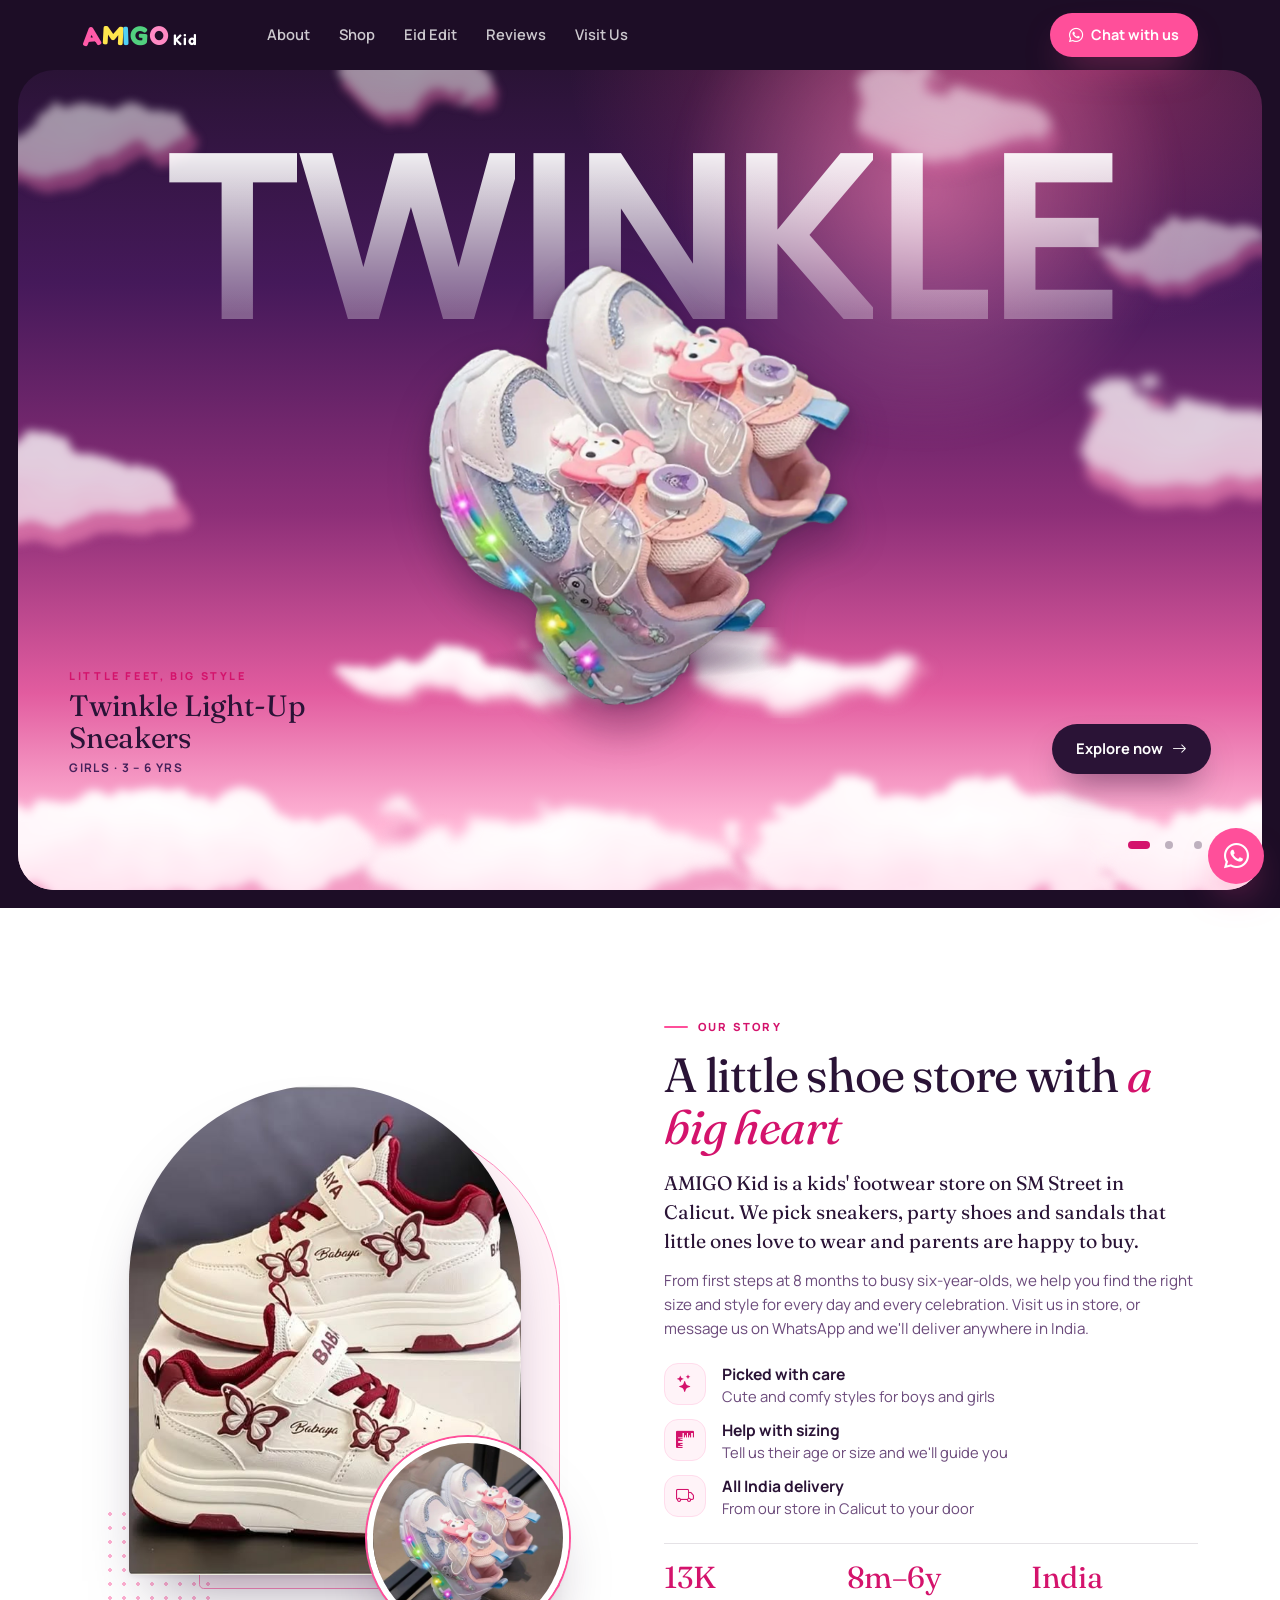
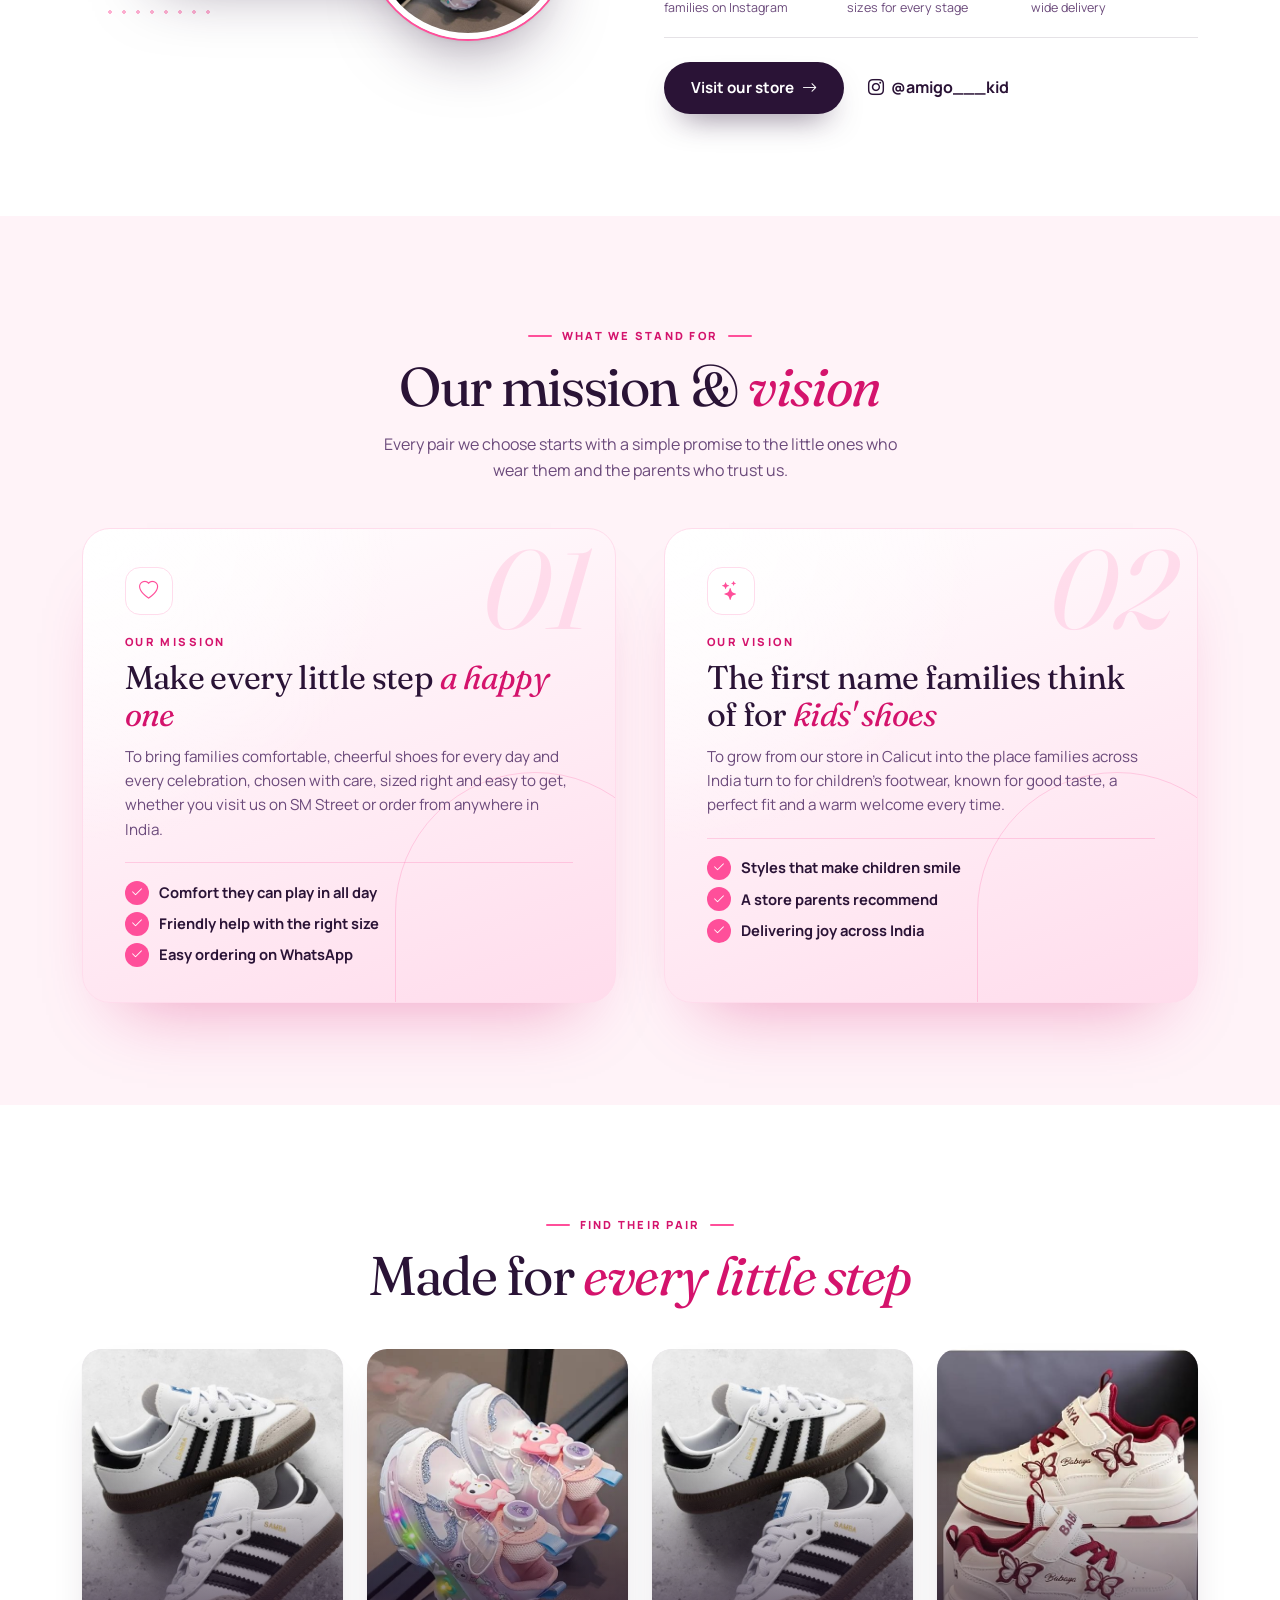
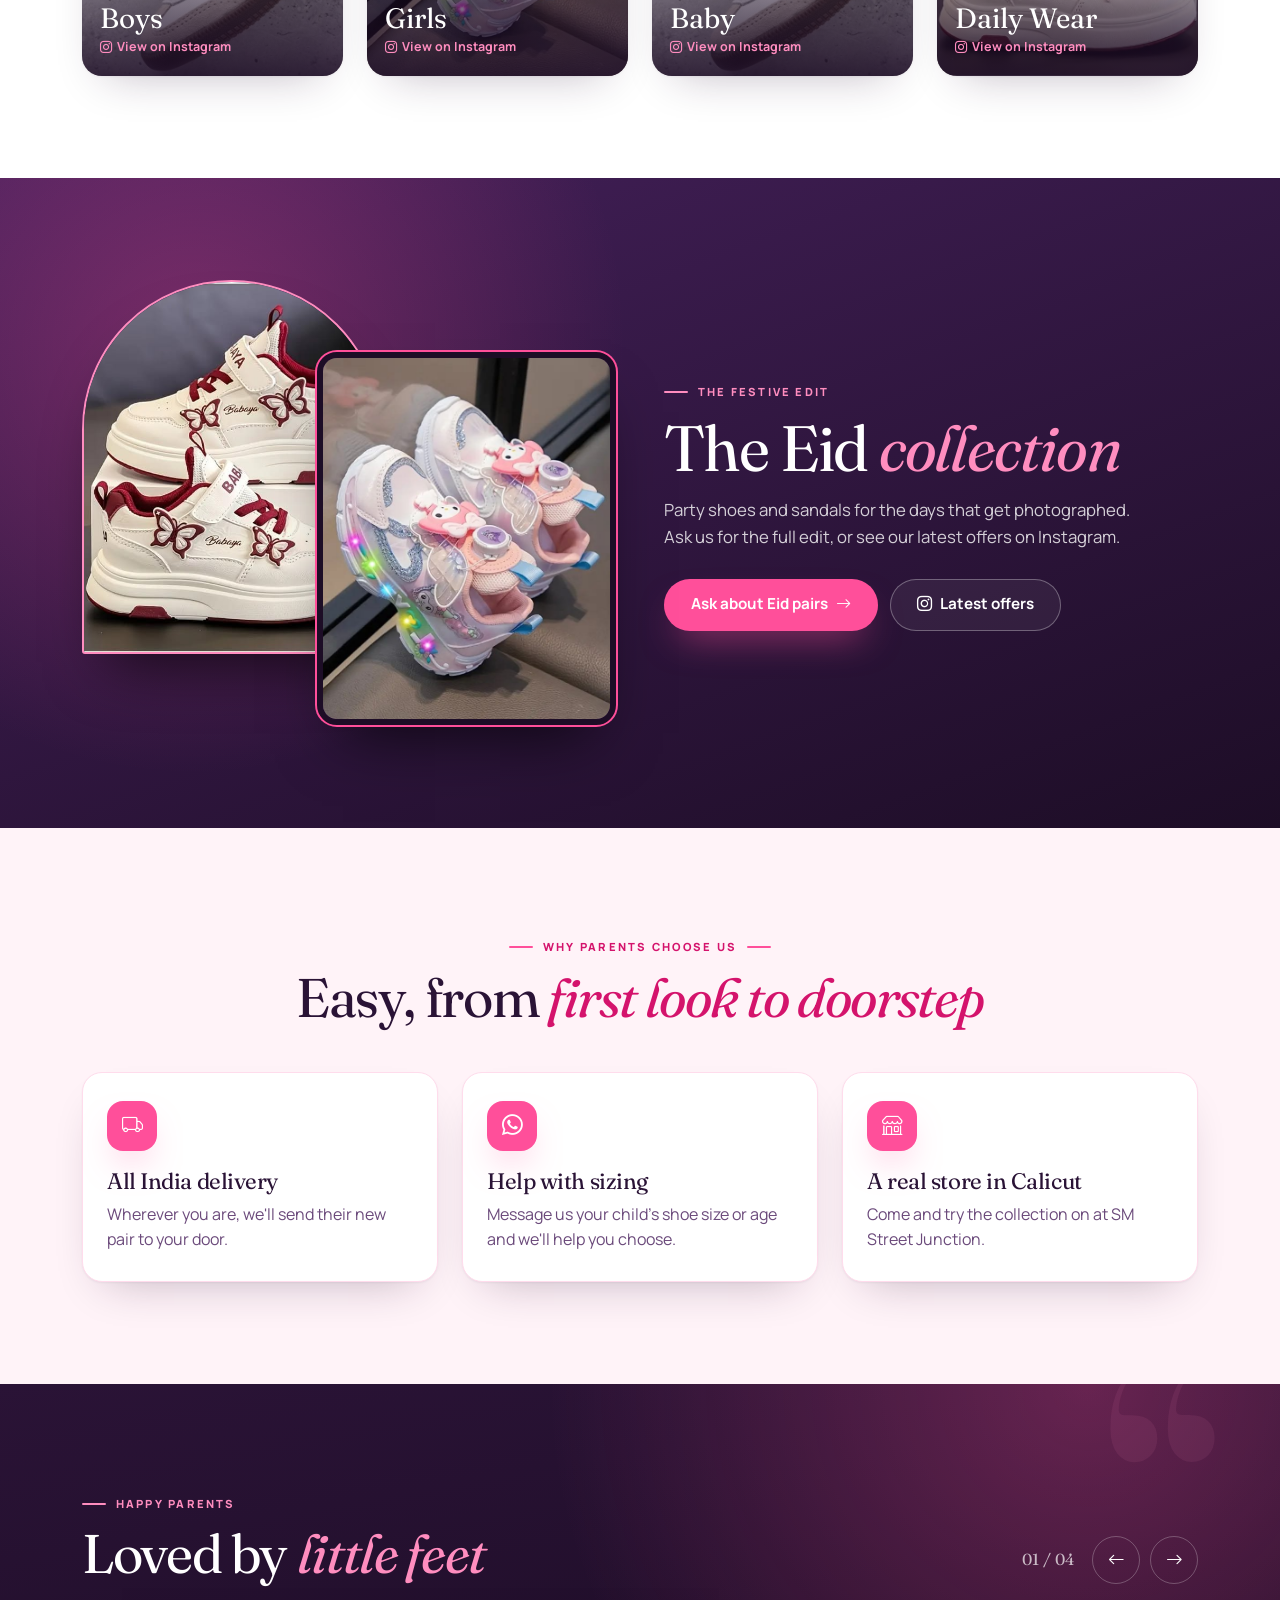
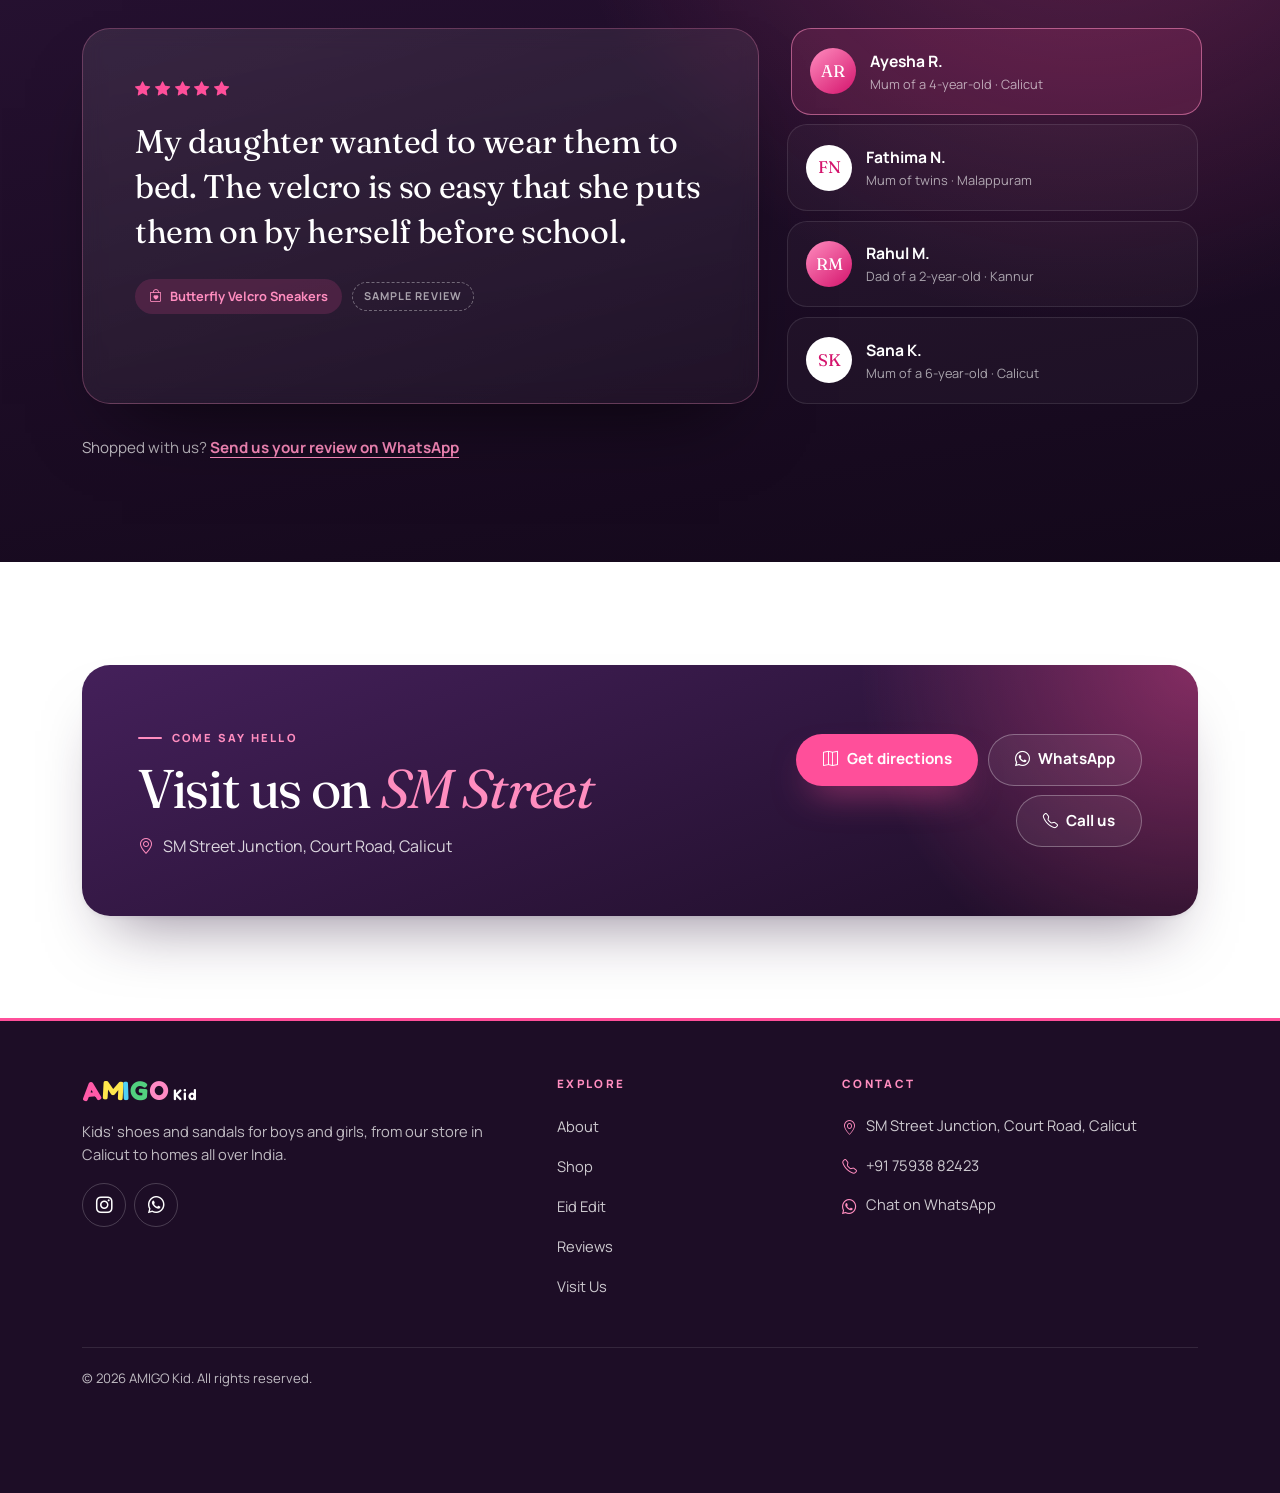
==== index.html @ 6ee2af35 "Initial commit" ====
<!doctype html>
<html lang="en-IN">
<head>
  <meta charset="utf-8">
  <meta name="viewport" content="width=device-width, initial-scale=1, viewport-fit=cover">
  <title>AMIGO Kid | Kids' Shoes &amp; Sandals in Calicut | All India Delivery</title>
  <meta name="description" content="Kids' sneakers, party shoes and sandals from 8 months to 6 years. Visit AMIGO Kid at SM Street, Calicut, or order on WhatsApp with delivery across India.">
  <meta name="theme-color" content="#1d0d26">

  <meta property="og:type" content="website">
  <meta property="og:title" content="AMIGO Kid | Kids' Shoes &amp; Sandals in Calicut">
  <meta property="og:description" content="Kids' sneakers, party shoes and sandals from SM Street, Calicut. All India delivery.">
  <meta property="og:image" content="assets/products/butterfly.jpg">
  <meta property="og:locale" content="en_IN">

  <script src="js/boot.js"></script>

  <link rel="preconnect" href="https://fonts.googleapis.com">
  <link rel="preconnect" href="https://fonts.gstatic.com" crossorigin>
  <link href="https://fonts.googleapis.com/css2?family=Fraunces:ital,opsz,wght@0,9..144,400;0,9..144,500;1,9..144,400;1,9..144,500&family=Fredoka:wght@600;700&family=Manrope:wght@400;500;600;700;800&display=swap" rel="stylesheet">

  <link rel="stylesheet" href="https://cdn.jsdelivr.net/npm/bootstrap@5.3.3/dist/css/bootstrap.min.css">
  <link rel="stylesheet" href="https://cdn.jsdelivr.net/npm/bootstrap-icons@1.11.3/font/bootstrap-icons.min.css">
  <link rel="stylesheet" href="css/style.css">

  <link rel="preload" as="image" href="assets/shoes/twinkle.webp" fetchpriority="high">

  <script type="application/ld+json">
  {
    "@context": "https://schema.org",
    "@type": "ShoeStore",
    "name": "AMIGO Kid",
    "description": "Kids' shoes and sandals for boys and girls in Calicut, with All India delivery.",
    "telephone": "+91-75938-82423",
    "address": {
      "@type": "PostalAddress",
      "streetAddress": "SM Street Junction, Court Road",
      "addressLocality": "Calicut",
      "addressRegion": "Kerala",
      "addressCountry": "IN"
    },
    "sameAs": ["https://www.instagram.com/amigo___kid"]
  }
  </script>
</head>

<body>
  <a class="skip-link" href="#main">Skip to content</a>
  <div class="scroll-progress-bar" id="scrollBar" aria-hidden="true"></div>

  <!-- HEADER -->
  <header class="ak-header sticky-top" id="siteHeader">
    <div class="container">
      <div class="bar">
        <button class="ak-icon-btn d-lg-none ms-n2" type="button" data-bs-toggle="offcanvas" data-bs-target="#mobileMenu" aria-controls="mobileMenu" aria-label="Open menu">
          <i class="bi bi-list"></i>
        </button>

        <!-- To use your image logo, replace the spans with:
             <img src="assets/amigo-kid-logo.png" alt="AMIGO Kid" width="160" height="44"> -->
        <a class="ak-logo me-auto me-lg-5" href="#main" aria-label="AMIGO Kid home">
          <span aria-hidden="true"><span class="l l1">A</span><span class="l l2">M</span><span class="l l3">I</span><span class="l l4">G</span><span class="l l5">O</span></span>
          <span class="kid" aria-hidden="true">Kid</span>
        </a>

        <nav class="ak-nav d-none d-lg-block me-auto" aria-label="Main">
          <ul class="nav">
            <li class="nav-item"><a class="nav-link" href="#about">About</a></li>
            <li class="nav-item"><a class="nav-link" href="#shop">Shop</a></li>
            <li class="nav-item"><a class="nav-link" href="#eid">Eid Edit</a></li>
            <li class="nav-item"><a class="nav-link" href="#reviews">Reviews</a></li>
            <li class="nav-item"><a class="nav-link" href="#visit">Visit Us</a></li>
          </ul>
        </nav>

        <a class="btn-ak btn-ak-pink btn-ak-sm" href="https://wa.me/917593882423" data-wa="Hi AMIGO Kid! I'd like to see your latest shoes." target="_blank" rel="noopener">
          <i class="bi bi-whatsapp"></i><span class="d-none d-sm-inline">Chat with us</span>
        </a>
      </div>
    </div>
  </header>

  <!-- MOBILE MENU -->
  <div class="offcanvas offcanvas-start ak-offcanvas" tabindex="-1" id="mobileMenu" aria-labelledby="mobileMenuLabel">
    <div class="offcanvas-header">
      <a class="ak-logo" href="#main" id="mobileMenuLabel" aria-label="AMIGO Kid home" data-bs-dismiss="offcanvas">
        <span aria-hidden="true"><span class="l l1">A</span><span class="l l2">M</span><span class="l l3">I</span><span class="l l4">G</span><span class="l l5">O</span></span><span class="kid" aria-hidden="true">Kid</span>
      </a>
      <button type="button" class="btn-close" data-bs-dismiss="offcanvas" aria-label="Close menu"></button>
    </div>
    <div class="offcanvas-body d-flex flex-column">
      <nav class="ak-mnav" aria-label="Mobile">
        <a href="#about" data-bs-dismiss="offcanvas">About</a>
        <a href="#shop" data-bs-dismiss="offcanvas">Shop</a>
        <a href="#eid" data-bs-dismiss="offcanvas">Eid Edit</a>
        <a href="#reviews" data-bs-dismiss="offcanvas">Reviews</a>
        <a href="#visit" data-bs-dismiss="offcanvas">Visit Us</a>
      </nav>
      <div class="mt-auto pt-4">
        <a class="btn-ak btn-ak-pink w-100" href="https://wa.me/917593882423" data-wa="Hi AMIGO Kid! I'd like to see your latest shoes." target="_blank" rel="noopener"><i class="bi bi-whatsapp"></i> Chat on WhatsApp</a>
      </div>
    </div>
  </div>

  <main id="main">

    <!-- HERO: shoe slider driven by js/hero.js, shoes set in js/data.js -->
    <section class="ak-hero" aria-labelledby="heroTitle">
      <h1 id="heroTitle" class="visually-hidden">AMIGO Kid: kids' sneakers, party shoes and sandals in Calicut</h1>
      <!-- Noise filters that give the clouds soft, ragged edges -->
      <svg class="hs-filters" aria-hidden="true" focusable="false">
        <filter id="cloud-a" x="-50%" y="-80%" width="200%" height="260%"><feTurbulence type="fractalNoise" baseFrequency=".012" numOctaves="4" seed="4"/><feDisplacementMap in="SourceGraphic" scale="70"/><feGaussianBlur stdDeviation="5"/></filter>
        <filter id="cloud-b" x="-50%" y="-80%" width="200%" height="260%"><feTurbulence type="fractalNoise" baseFrequency=".014" numOctaves="4" seed="11"/><feDisplacementMap in="SourceGraphic" scale="64"/><feGaussianBlur stdDeviation="5"/></filter>
        <filter id="cloud-c" x="-50%" y="-80%" width="200%" height="260%"><feTurbulence type="fractalNoise" baseFrequency=".011" numOctaves="4" seed="23"/><feDisplacementMap in="SourceGraphic" scale="76"/><feGaussianBlur stdDeviation="6"/></filter>
      </svg>

      <div class="hero-stage" id="heroStage" aria-roledescription="carousel" aria-label="Featured shoes">
        <div class="hs-sun" aria-hidden="true"></div>
        <div class="hs-sky far" aria-hidden="true"></div>
        <div class="hs-sky near" aria-hidden="true"></div>

        <div class="hs-word" aria-hidden="true"></div>

        <div class="hs-pillow" aria-hidden="true"></div>
        <div class="hs-shadow" aria-hidden="true"></div>
        <div class="hs-shoes" aria-live="polite"></div>
        <div class="hs-bank" aria-hidden="true"></div>

        <div class="hs-info">
          <span class="hs-brand">Little feet, big style</span>
          <span class="hs-name"></span>
          <span class="hs-cat"></span>
        </div>

        <a class="hs-explore" href="#shop">Explore now <i class="bi bi-arrow-right"></i></a>

        <div class="hs-bottom">
          <div class="hs-dots" role="group" aria-label="Choose a shoe"></div>
        </div>
      </div>
    </section>

    <!-- ABOUT -->
    <section class="ak-about" id="about" aria-labelledby="aboutTitle">
      <div class="container">
        <div class="row align-items-center gy-5 gx-lg-5">
          <div class="col-lg-6">
            <div class="about-art" data-reveal="fade">
              <span class="about-back" aria-hidden="true"></span>
              <span class="about-dots" aria-hidden="true"></span>
              <figure class="about-main">
                <img src="assets/products/butterfly.jpg" alt="Butterfly velcro sneakers on display at AMIGO Kid" width="735" height="687" loading="lazy" decoding="async">
              </figure>
              <figure class="about-small">
                <img src="assets/products/twinkle.jpg" alt="Light-up sneakers for girls" width="800" height="800" loading="lazy" decoding="async">
              </figure>
            </div>
          </div>

          <div class="col-lg-6">
            <div class="about-copy">
              <span class="sec-kicker" data-reveal="up">Our story</span>
              <h2 class="sec-title" id="aboutTitle" data-reveal="up">A little shoe store with <em>a big heart</em></h2>
              <p class="about-lead" data-reveal="up">AMIGO Kid is a kids' footwear store on SM Street in Calicut. We pick sneakers, party shoes and sandals that little ones love to wear and parents are happy to buy.</p>
              <p data-reveal="up">From first steps at 8 months to busy six-year-olds, we help you find the right size and style for every day and every celebration. Visit us in store, or message us on WhatsApp and we'll deliver anywhere in India.</p>

              <ul class="about-points" data-stagger>
                <li data-reveal="up"><i class="bi bi-stars" aria-hidden="true"></i><span><b>Picked with care</b>Cute and comfy styles for boys and girls</span></li>
                <li data-reveal="up"><i class="bi bi-rulers" aria-hidden="true"></i><span><b>Help with sizing</b>Tell us their age or size and we'll guide you</span></li>
                <li data-reveal="up"><i class="bi bi-truck" aria-hidden="true"></i><span><b>All India delivery</b>From our store in Calicut to your door</span></li>
              </ul>

              <div class="about-stats" data-reveal="up">
                <div><b>13K</b><span>families on Instagram</span></div>
                <div><b>8m–6y</b><span>sizes for every stage</span></div>
                <div><b>India</b><span>wide delivery</span></div>
              </div>

              <div class="about-cta" data-reveal="up">
                <a class="btn-ak btn-ak-dark" href="#visit">Visit our store <i class="bi bi-arrow-right"></i></a>
                <a class="about-link" href="https://www.instagram.com/amigo___kid/" target="_blank" rel="noopener"><i class="bi bi-instagram" aria-hidden="true"></i> @amigo___kid</a>
              </div>
            </div>
          </div>
        </div>
      </div>
    </section>

    <!-- MISSION & VISION -->
    <section class="ak-mv" id="mission" aria-labelledby="mvTitle">
      <div class="container">
        <div class="sec-head text-center">
          <span class="sec-kicker" data-reveal="up">What we stand for</span>
          <h2 class="sec-title" id="mvTitle" data-reveal="up">Our mission &amp; <em>vision</em></h2>
          <p class="mv-intro" data-reveal="up">Every pair we choose starts with a simple promise to the little ones who wear them and the parents who trust us.</p>
        </div>

        <div class="row g-4 g-lg-5" data-stagger>
          <div class="col-lg-6" data-reveal="up">
            <article class="mv-card mv-vision">
              <span class="mv-num" aria-hidden="true">01</span>
              <span class="mv-arch" aria-hidden="true"></span>
              <div class="mv-icon"><i class="bi bi-heart" aria-hidden="true"></i></div>
              <span class="mv-label">Our mission</span>
              <h3>Make every little step <em>a happy one</em></h3>
              <p>To bring families comfortable, cheerful shoes for every day and every celebration, chosen with care, sized right and easy to get, whether you visit us on SM Street or order from anywhere in India.</p>
              <ul class="mv-list">
                <li><i class="bi bi-check2" aria-hidden="true"></i> Comfort they can play in all day</li>
                <li><i class="bi bi-check2" aria-hidden="true"></i> Friendly help with the right size</li>
                <li><i class="bi bi-check2" aria-hidden="true"></i> Easy ordering on WhatsApp</li>
              </ul>
            </article>
          </div>
          <div class="col-lg-6" data-reveal="up">
            <article class="mv-card mv-vision">
              <span class="mv-num" aria-hidden="true">02</span>
              <span class="mv-arch" aria-hidden="true"></span>
              <div class="mv-icon"><i class="bi bi-stars" aria-hidden="true"></i></div>
              <span class="mv-label">Our vision</span>
              <h3>The first name families think of for <em>kids' shoes</em></h3>
              <p>To grow from our store in Calicut into the place families across India turn to for children's footwear, known for good taste, a perfect fit and a warm welcome every time.</p>
              <ul class="mv-list">
                <li><i class="bi bi-check2" aria-hidden="true"></i> Styles that make children smile</li>
                <li><i class="bi bi-check2" aria-hidden="true"></i> A store parents recommend</li>
                <li><i class="bi bi-check2" aria-hidden="true"></i> Delivering joy across India</li>
              </ul>
            </article>
          </div>
        </div>
      </div>
    </section>

    <!-- CATEGORIES -->
    <section class="ak-section bg-white" id="shop" aria-labelledby="catTitle">
      <div class="container">
        <div class="sec-head text-center">
          <span class="sec-kicker" data-reveal="up">Find their pair</span>
          <h2 class="sec-title" id="catTitle" data-reveal="up">Made for <em>every little step</em></h2>
        </div>
        <div class="row row-cols-2 row-cols-lg-4 g-3 g-md-4" data-stagger>
          <div class="col" data-reveal="up">
            <a class="cat-card" href="https://www.instagram.com/amigo___kid/" target="_blank" rel="noopener">
              <img src="assets/products/stripe.jpg" alt="Boys' shoes" width="700" height="700" loading="lazy" decoding="async">
              <span class="meta"><span class="lbl">Boys</span><span class="go"><i class="bi bi-instagram"></i> View on Instagram</span></span>
            </a>
          </div>
          <div class="col" data-reveal="up">
            <a class="cat-card" href="https://www.instagram.com/amigo___kid/" target="_blank" rel="noopener">
              <img src="assets/products/twinkle.jpg" alt="Girls' shoes" width="700" height="700" loading="lazy" decoding="async">
              <span class="meta"><span class="lbl">Girls</span><span class="go"><i class="bi bi-instagram"></i> View on Instagram</span></span>
            </a>
          </div>
          <div class="col" data-reveal="up">
            <a class="cat-card" href="https://www.instagram.com/amigo___kid/" target="_blank" rel="noopener">
              <img src="assets/products/stripe.jpg" alt="Baby shoes" width="700" height="700" loading="lazy" decoding="async">
              <span class="meta"><span class="lbl">Baby</span><span class="go"><i class="bi bi-instagram"></i> View on Instagram</span></span>
            </a>
          </div>
          <div class="col" data-reveal="up">
            <a class="cat-card" href="https://www.instagram.com/amigo___kid/" target="_blank" rel="noopener">
              <img src="assets/products/butterfly.jpg" alt="Daily wear shoes" width="700" height="700" loading="lazy" decoding="async">
              <span class="meta"><span class="lbl">Daily Wear</span><span class="go"><i class="bi bi-instagram"></i> View on Instagram</span></span>
            </a>
          </div>
        </div>
      </div>
    </section>

    <!-- EID EDIT -->
    <section class="ak-feature" id="eid" aria-labelledby="eidTitle">
      <div class="container">
        <div class="row align-items-center g-5">
          <div class="col-lg-6">
            <div class="feature-photos" aria-hidden="true" data-reveal="fade">
              <div class="fp fp1"><img src="assets/products/butterfly.jpg" alt="" width="700" height="700" loading="lazy" decoding="async"></div>
              <div class="fp fp2"><img src="assets/products/twinkle.jpg" alt="" width="700" height="700" loading="lazy" decoding="async"></div>
            </div>
          </div>
          <div class="col-lg-6">
            <span class="sec-kicker on-dark" data-reveal="up">The festive edit</span>
            <h2 id="eidTitle" data-reveal="up">The Eid <em>collection</em></h2>
            <p data-reveal="up">Party shoes and sandals for the days that get photographed. Ask us for the full edit, or see our latest offers on Instagram.</p>
            <div class="cta" data-reveal="up">
              <a class="btn-ak btn-ak-pink" href="https://wa.me/917593882423" data-wa="Hi AMIGO Kid! Please share your Eid collection." target="_blank" rel="noopener">Ask about Eid pairs <i class="bi bi-arrow-right"></i></a>
              <a class="btn-ak btn-ak-ghost" href="https://www.instagram.com/amigo___kid/" target="_blank" rel="noopener"><i class="bi bi-instagram"></i> Latest offers</a>
            </div>
          </div>
        </div>
      </div>
    </section>

    <!-- WHY US -->
    <section class="ak-section bg-tint" aria-labelledby="whyTitle">
      <div class="container">
        <div class="sec-head text-center">
          <span class="sec-kicker" data-reveal="up">Why parents choose us</span>
          <h2 class="sec-title" id="whyTitle" data-reveal="up">Easy, from <em>first look to doorstep</em></h2>
        </div>
        <div class="row row-cols-1 row-cols-md-3 g-4" data-stagger>
          <div class="col" data-reveal="up"><div class="why-item"><i class="bi bi-truck" aria-hidden="true"></i><h3>All India delivery</h3><p>Wherever you are, we'll send their new pair to your door.</p></div></div>
          <div class="col" data-reveal="up"><div class="why-item"><i class="bi bi-whatsapp" aria-hidden="true"></i><h3>Help with sizing</h3><p>Message us your child's shoe size or age and we'll help you choose.</p></div></div>
          <div class="col" data-reveal="up"><div class="why-item"><i class="bi bi-shop" aria-hidden="true"></i><h3>A real store in Calicut</h3><p>Come and try the collection on at SM Street Junction.</p></div></div>
        </div>
      </div>
    </section>

    <!-- TESTIMONIALS: reviews come from REVIEWS in js/data.js -->
    <section class="ak-testi" id="reviews" aria-labelledby="reviewTitle">
      <span class="t-mark" aria-hidden="true">&ldquo;</span>
      <div class="container">
        <div class="t-head">
          <div>
            <span class="sec-kicker on-dark" data-reveal="up">Happy parents</span>
            <h2 class="sec-title" id="reviewTitle" data-reveal="up">Loved by <em>little feet</em></h2>
          </div>
          <div class="t-nav" data-reveal="fade">
            <span class="t-count">01 / 04</span>
            <button class="t-prev" type="button" aria-label="Previous review"><i class="bi bi-arrow-left"></i></button>
            <button class="t-next" type="button" aria-label="Next review"><i class="bi bi-arrow-right"></i></button>
          </div>
        </div>

        <div class="t-body" data-reveal="up">
          <div class="t-card">
            <div class="t-quotes" aria-live="polite"></div>
          </div>
          <div class="t-people" role="group" aria-label="Choose a review"></div>
        </div>

        <p class="t-foot" data-reveal="up">Shopped with us? <a href="https://wa.me/917593882423" data-wa="Hi AMIGO Kid! I'd like to share a review." target="_blank" rel="noopener">Send us your review on WhatsApp</a></p>
      </div>
    </section>

    <!-- VISIT US -->
    <section class="ak-section bg-white" id="visit" aria-labelledby="visitTitle">
      <div class="container">
        <div class="visit-box" data-reveal="up">
          <div class="row align-items-center g-4">
            <div class="col-lg-7">
              <span class="sec-kicker on-dark">Come say hello</span>
              <h2 class="sec-title" id="visitTitle">Visit us on <em>SM Street</em></h2>
              <p class="visit-addr"><i class="bi bi-geo-alt" aria-hidden="true"></i> SM Street Junction, Court Road, Calicut</p>
            </div>
            <div class="col-lg-5">
              <div class="visit-actions">
                <a class="btn-ak btn-ak-pink" href="https://www.google.com/maps/search/?api=1&amp;query=SM+Street+Junction+Court+Road+Calicut" target="_blank" rel="noopener"><i class="bi bi-map"></i> Get directions</a>
                <a class="btn-ak btn-ak-ghost" href="https://wa.me/917593882423" data-wa="Hi AMIGO Kid! I'd like to see your latest shoes." target="_blank" rel="noopener"><i class="bi bi-whatsapp"></i> WhatsApp</a>
                <a class="btn-ak btn-ak-ghost" href="tel:+917593882423"><i class="bi bi-telephone"></i> Call us</a>
              </div>
            </div>
          </div>
        </div>
      </div>
    </section>
  </main>

  <!-- FOOTER -->
  <footer class="ak-footer">
    <div class="container">
      <div class="row g-4">
        <div class="col-lg-5">
          <a class="ak-logo mb-3" href="#main" aria-label="AMIGO Kid home">
            <span aria-hidden="true"><span class="l l1">A</span><span class="l l2">M</span><span class="l l3">I</span><span class="l l4">G</span><span class="l l5">O</span></span><span class="kid" aria-hidden="true">Kid</span>
          </a>
          <p class="mb-3">Kids' shoes and sandals for boys and girls, from our store in Calicut to homes all over India.</p>
          <div class="social d-flex gap-2">
            <a href="https://www.instagram.com/amigo___kid/" target="_blank" rel="noopener" aria-label="Instagram"><i class="bi bi-instagram"></i></a>
            <a href="https://wa.me/917593882423" data-wa="Hi AMIGO Kid!" target="_blank" rel="noopener" aria-label="WhatsApp"><i class="bi bi-whatsapp"></i></a>
          </div>
        </div>
        <div class="col-sm-5 col-lg-3">
          <h3>Explore</h3>
          <ul>
            <li><a href="#about">About</a></li>
            <li><a href="#shop">Shop</a></li>
            <li><a href="#eid">Eid Edit</a></li>
            <li><a href="#reviews">Reviews</a></li>
            <li><a href="#visit">Visit Us</a></li>
          </ul>
        </div>
        <div class="col-sm-7 col-lg-4">
          <h3>Contact</h3>
          <div class="f-contact d-flex flex-column">
            <a href="https://www.google.com/maps/search/?api=1&amp;query=SM+Street+Junction+Court+Road+Calicut" target="_blank" rel="noopener"><i class="bi bi-geo-alt"></i> SM Street Junction, Court Road, Calicut</a>
            <a href="tel:+917593882423"><i class="bi bi-telephone"></i> +91 75938 82423</a>
            <a href="https://wa.me/917593882423" data-wa="Hi AMIGO Kid!" target="_blank" rel="noopener"><i class="bi bi-whatsapp"></i> Chat on WhatsApp</a>
          </div>
        </div>
      </div>
      <div class="f-bottom">
        <span>© <span id="year">2026</span> AMIGO Kid. All rights reserved.</span>
      </div>
    </div>
  </footer>

  <!-- FLOATING BUTTONS -->
  <button class="to-top" id="toTop" type="button" aria-label="Back to top"><i class="bi bi-arrow-up"></i></button>
  <a class="wa-float" href="https://wa.me/917593882423" data-wa="Hi AMIGO Kid! I have a question." target="_blank" rel="noopener" aria-label="Chat with AMIGO Kid on WhatsApp">
    <i class="bi bi-whatsapp" aria-hidden="true"></i>
  </a>

  <script src="https://cdn.jsdelivr.net/npm/bootstrap@5.3.3/dist/js/bootstrap.bundle.min.js" defer></script>
  <script src="js/data.js" defer></script>
  <script src="js/main.js" defer></script>
  <script src="js/hero.js" defer></script>
</body>
</html>
---- css/style.css ----
/* =========================================================
   AMIGO Kid: landing page styles
   Two-colour theme: deep PLUM + AMIGO PINK, with white and
   light tints of those two colours. Mobile-first.

   1  Tokens          6  Mission & vision
   2  Base            7  Section heads + categories
   3  Buttons         8  Eid edit + why us
   4  Header + menu   9  Testimonials + visit
   5  Hero + about    10 Footer, floating UI, motion safety
   ========================================================= */

/* 1. TOKENS --------------------------------------------- */
:root {
  /* Colour 1: plum */
  --plum-950: #13081a;
  --plum-900: #1d0d26;
  --plum:     #2a1336;
  --plum-700: #44205a;
  --plum-500: #6b4a7b;   /* muted text */
  --plum-100: #eee6f1;

  /* Colour 2: pink */
  --pink:     #ff4f9a;
  --pink-600: #d4136c;   /* pink text on light backgrounds */
  --pink-300: #ff8dbf;
  --pink-100: #ffdcec;
  --pink-50:  #fff3f8;

  --white: #ffffff;
  --line: rgba(42,19,54,.12);

  --font-display: 'Fraunces', Georgia, 'Times New Roman', serif;
  --font-body: 'Manrope', system-ui, -apple-system, 'Segoe UI', sans-serif;
  --font-logo: 'Fredoka', system-ui, sans-serif;

  --radius: 20px;
  --shadow: 0 1px 2px rgba(42,19,54,.05), 0 20px 44px -24px rgba(42,19,54,.32);
  --shadow-lg: 0 2px 4px rgba(42,19,54,.06), 0 36px 64px -30px rgba(42,19,54,.5);
  --glow: 0 18px 36px -14px rgba(255,79,154,.6);
  --ease: cubic-bezier(.2,.7,.2,1);
  --pad: clamp(3.75rem, 8vw, 6.5rem);

  --bs-body-font-family: var(--font-body);
  --bs-body-color: var(--plum);
  --bs-link-color: var(--pink-600);
  --bs-link-color-rgb: 212, 19, 108;
  --bs-link-hover-color: var(--plum);
  --bs-link-hover-color-rgb: 42, 19, 54;
}

/* 2. BASE ----------------------------------------------- */
* { -webkit-tap-highlight-color: transparent; }
html { scroll-behavior: smooth; scroll-padding-top: 72px; }
body { font-family: var(--font-body); color: var(--plum); background: var(--white); overflow-x: clip; -webkit-font-smoothing: antialiased; font-size: 1rem; line-height: 1.6; }
h1, h2, h3, h4 { font-family: var(--font-display); font-weight: 400; letter-spacing: -.02em; }
h1 em, h2 em, h3 em { font-style: italic; }
img { max-width: 100%; display: block; }
:focus-visible { outline: 2px solid var(--pink); outline-offset: 3px; border-radius: 8px; }
.skip-link { position: absolute; left: -999px; top: 8px; z-index: 2000; background: var(--pink); color: #fff; padding: .6rem 1rem; border-radius: 999px; font-weight: 700; }
.skip-link:focus { left: 8px; }
.scroll-progress-bar { position: fixed; top: 0; left: 0; height: 3px; width: 100%; z-index: 1100; transform-origin: 0 50%; transform: scaleX(0); background: linear-gradient(90deg, var(--pink), var(--pink-300)); pointer-events: none; }

.js [data-reveal] { opacity: 0; transition: opacity 1s var(--ease) var(--d, 0s), transform 1s var(--ease) var(--d, 0s); }
.js [data-reveal="up"]   { transform: translate3d(0, 26px, 0); }
.js [data-reveal="fade"] { transform: none; }
.js [data-reveal].in { opacity: 1; transform: none; }

/* 3. BUTTONS -------------------------------------------- */
.btn-ak { display: inline-flex; align-items: center; justify-content: center; gap: .55rem; min-height: 52px; padding: .8rem 1.6rem; border-radius: 999px; border: 1px solid transparent; font-family: var(--font-body); font-weight: 700; font-size: .95rem; line-height: 1.1; text-decoration: none; white-space: nowrap; cursor: pointer; transition: transform .35s var(--ease), box-shadow .35s var(--ease), background-color .25s, color .25s, border-color .25s; }
.btn-ak:hover { transform: translateY(-2px); }
.btn-ak:active { transform: scale(.97); }
.btn-ak .bi-arrow-right { transition: transform .3s var(--ease); }
.btn-ak:hover .bi-arrow-right { transform: translateX(4px); }
.btn-ak-pink { background: var(--pink); color: #fff; box-shadow: var(--glow); }
.btn-ak-pink:hover { background: var(--pink-600); color: #fff; }
.btn-ak-dark { background: var(--plum); color: #fff; box-shadow: 0 16px 32px -16px rgba(42,19,54,.7); }
.btn-ak-dark:hover { background: var(--pink); color: #fff; }
.btn-ak-ghost { background: rgba(255,255,255,.06); color: #fff; border-color: rgba(255,255,255,.3); }
.btn-ak-ghost:hover { background: #fff; color: var(--plum); }
.btn-ak-sm { min-height: 44px; padding: .55rem 1.1rem; font-size: .9rem; }

/* 4. HEADER + MENU -------------------------------------- */
.ak-header { background: var(--plum-900); z-index: 1030; transition: box-shadow .3s; }
.ak-header.scrolled { box-shadow: 0 14px 34px -16px rgba(19,8,26,.7); }
.ak-header .bar { min-height: 70px; display: flex; align-items: center; gap: .5rem; transition: min-height .3s var(--ease); }
.ak-header.scrolled .bar { min-height: 62px; }

.ak-logo { display: inline-flex; align-items: baseline; gap: .3rem; text-decoration: none; line-height: 1; font-family: var(--font-logo); font-weight: 700; font-size: 1.65rem; letter-spacing: .02em; white-space: nowrap; }
.ak-logo .l { display: inline-block; transform: rotate(var(--r, 0deg)); transition: transform .35s var(--ease); }
.ak-logo .l1 { color: #ff5aa8; --r: -5deg; }
.ak-logo .l2 { color: #ffe64d; --r: 3deg; }
.ak-logo .l3 { color: #4fd0f5; --r: -2deg; }
.ak-logo .l4 { color: #52d07f; --r: 4deg; }
.ak-logo .l5 { color: #ff8ac4; --r: -3deg; }
.ak-logo .kid { color: #fff; font-size: .58em; font-weight: 600; }
.ak-logo img { height: 44px; width: auto; }
.ak-logo:hover .l { transform: rotate(0) translateY(-2px); }

.ak-nav .nav-link { position: relative; color: rgba(255,255,255,.78); font-weight: 600; font-size: .92rem; padding: .5rem .9rem !important; transition: color .2s; }
.ak-nav .nav-link::after { content: ""; position: absolute; left: .9rem; right: .9rem; bottom: .2rem; height: 2px; border-radius: 2px; background: var(--pink); transform: scaleX(0); transform-origin: left; transition: transform .35s var(--ease); }
.ak-nav .nav-link:hover { color: #fff; }
.ak-nav .nav-link:hover::after { transform: scaleX(1); }

.ak-icon-btn { width: 44px; height: 44px; border-radius: 50%; border: 0; background: transparent; color: #fff; display: inline-grid; place-items: center; font-size: 1.6rem; }
.ak-icon-btn:hover { background: rgba(255,255,255,.1); color: #fff; }

.ak-offcanvas { background: var(--plum-900); color: #fff; width: min(330px, 86vw) !important; }
.ak-offcanvas .btn-close { filter: invert(1); opacity: .9; }
.ak-mnav a { display: flex; align-items: center; min-height: 58px; color: #fff; text-decoration: none; font-family: var(--font-display); font-size: 1.5rem; border-bottom: 1px solid rgba(255,255,255,.09); opacity: 0; transform: translateX(-16px); transition: opacity .4s var(--ease), transform .4s var(--ease), color .2s; }
.offcanvas.show .ak-mnav a { opacity: 1; transform: none; }
.ak-mnav a:nth-child(2){transition-delay:.05s}.ak-mnav a:nth-child(3){transition-delay:.1s}.ak-mnav a:nth-child(4){transition-delay:.15s}.ak-mnav a:nth-child(5){transition-delay:.2s}
.ak-mnav a:hover { color: var(--pink-300); }

/* 5. HERO ----------------------------------------------- */
.ak-hero { background: var(--plum-900); padding: 0 10px 10px; }
@media (min-width: 768px) { .ak-hero { padding: 0 18px 18px; } }
.hs-filters { position: absolute; width: 0; height: 0; overflow: hidden; }
.hero-stage {
  --mx: 0; --my: 0;
  position: relative; overflow: hidden; isolation: isolate;
  height: clamp(560px, calc(100svh - 80px), 880px);
  border-radius: 26px; color: #fff;
  background:
    radial-gradient(55% 50% at 80% 0%, rgba(255,79,154,.45), transparent 65%),
    linear-gradient(180deg, var(--plum) 0%, #45195a 26%, #8d2f78 54%, #e25c9f 76%, #ffb6d6 92%, #ffe4f0 100%);
}
@media (min-width: 768px) { .hero-stage { border-radius: 36px; } }

.hs-sun { position: absolute; z-index: -1; right: 4%; top: -20%; width: 46%; aspect-ratio: 1; border-radius: 50%; background: radial-gradient(circle, rgba(255,141,191,.55), rgba(255,141,191,0) 62%); filter: blur(10px); }

/* clouds: a lit top over a shaded underside, edges roughened by an SVG filter */
.hs-sky, .hs-bank { position: absolute; inset: 0; pointer-events: none; }
.hs-sky.far { z-index: 0; transform: translate(calc(var(--mx) * -10px), calc(var(--my) * -6px)); }
.hs-sky.near { z-index: 1; transform: translate(calc(var(--mx) * -22px), calc(var(--my) * -10px)); }
.hs-bank { z-index: 6; top: auto; height: 17%; transform: translate(calc(var(--mx) * -30px), 0); }
.hs-cloud { position: absolute; display: block; width: calc(var(--w) * var(--cs, 1)); max-width: none; animation: cloudDrift 50s ease-in-out infinite alternate; will-change: transform; }
.hs-sky .hs-cloud:nth-child(even), .hs-bank .hs-cloud:nth-child(even) { animation-direction: alternate-reverse; animation-duration: 64s; }
.hs-cloud i { position: absolute; border-radius: 50%; filter: var(--f); }
.hs-cloud .shade { inset: 22% 4% 0 6%; background: #e27aad; }
.hs-cloud .light { inset: 0 8% 18% 4%; background: radial-gradient(120% 90% at 50% 20%, #fff 0%, var(--pink-50) 40%, var(--pink-100) 100%); }
.hs-cloud.far { opacity: .55; }
.hs-cloud.far .shade { background: #c85e98; }
.hs-cloud.mid { opacity: .78; }
.hs-cloud.bank .shade { background: #f39cc4; }
.hs-cloud.pillow { animation-duration: 18s; }
.hs-cloud.pillow .shade { background: #ec8ab8; }
@keyframes cloudDrift { from { transform: translateX(-14px); } to { transform: translateX(26px); } }

/* giant word, sized by the screen's height as well as its width */
.hs-word { position: absolute; z-index: 2; left: 0; right: 0; top: 7%; display: grid; place-items: center; pointer-events: none; transform: translate(calc(var(--mx) * 14px), calc(var(--my) * 8px)); }
.hs-word .w { grid-area: 1 / 1; display: flex; font-family: var(--font-body); font-weight: 800; font-size: min(18vw, 34vh, 16rem, calc(150vw / var(--len, 6))); line-height: .9; letter-spacing: -.045em; white-space: nowrap; }
.hs-word .w span { display: inline-block; background: linear-gradient(180deg, rgba(255,255,255,.95) 10%, rgba(255,255,255,.3) 90%); -webkit-background-clip: text; background-clip: text; color: transparent; opacity: 0; transform: translateY(35%); }
.hs-word .w.is-in span { opacity: 1; transform: none; transition: opacity .5s ease, transform .65s var(--ease); transition-delay: calc(var(--k) * 40ms); }
.hs-word .w.is-out span { opacity: 0; transform: translateY(-30%); transition: opacity .28s ease, transform .35s ease-in; transition-delay: calc(var(--k) * 18ms); }

/* shoe */
.hs-shoes { position: absolute; z-index: 4; left: 50%; top: 46%; width: min(34%, 50vh, 500px); aspect-ratio: 1.15; translate: -50% -50%; transform: translate(calc(var(--mx) * 24px), calc(var(--my) * 14px)); }
.hs-shoe { position: absolute; inset: 0; margin: 0; display: grid; place-items: center; opacity: 0; transform: translate(28%, 8%) rotate(14deg) scale(.88); }
.hs-shoe.is-on { opacity: 1; transform: rotate(var(--tilt)); transition: opacity .55s ease .3s, transform .8s cubic-bezier(.2,.9,.25,1) .25s; }
.hs-shoe.is-out { opacity: 0; transform: translate(-30%, -10%) rotate(-18deg) scale(.86); transition: opacity .35s ease, transform .45s cubic-bezier(.55,0,.8,.2); }
.hs-shoe .bob { width: 100%; height: 100%; display: grid; place-items: center; animation: bob 4.2s ease-in-out infinite; }
.hs-shoe img { max-width: 100%; max-height: 100%; object-fit: contain; filter: drop-shadow(0 22px 20px rgba(42,19,54,.32)) drop-shadow(0 3px 5px rgba(42,19,54,.22)); }
@keyframes bob { 0%, 100% { transform: translateY(-2.5%); } 50% { transform: translateY(2%); } }

.hs-pillow { position: absolute; z-index: 3; left: 50%; top: 75%; width: min(50%, 78vh, 700px); height: 18%; translate: -50% -50%; pointer-events: none; transform: translate(calc(var(--mx) * 16px), calc(var(--my) * 8px)); }
.hs-shadow { position: absolute; z-index: 3; left: 50%; top: 72%; width: min(26%, 40vh); height: 4.5%; translate: -50% -50%; border-radius: 50%; background: radial-gradient(closest-side, rgba(42,19,54,.42), rgba(42,19,54,0)); animation: shadowBreath 4.2s ease-in-out infinite; }
@keyframes shadowBreath { 0%, 100% { transform: scale(.8); opacity: .6; } 50% { transform: scale(1); opacity: .95; } }

/* shoe details, lower left */
.hs-info { position: absolute; z-index: 7; left: clamp(1.25rem, 4vw, 3.5rem); bottom: clamp(5.25rem, 13vh, 7rem); display: flex; flex-direction: column; gap: .3rem; max-width: 20rem; color: var(--plum); }
.hs-brand { font-size: .68rem; font-weight: 800; letter-spacing: .24em; text-transform: uppercase; color: var(--pink-600); }
.hs-name { font-family: var(--font-display); font-size: clamp(1.3rem, 2.3vw, 2rem); line-height: 1.1; letter-spacing: -.01em; }
.hs-cat { font-size: .74rem; font-weight: 700; letter-spacing: .12em; text-transform: uppercase; color: var(--plum-700); }
.hs-name, .hs-cat { opacity: 0; transform: translateY(8px); }
.hs-name.is-in, .hs-cat.is-in { opacity: 1; transform: none; transition: opacity .6s var(--ease) .35s, transform .6s var(--ease) .35s; }
.hs-cat.is-in { transition-delay: .45s; }

.hs-explore { position: absolute; z-index: 7; right: clamp(1.25rem, 4vw, 3.5rem); bottom: clamp(5.5rem, 13.5vh, 7.25rem); display: inline-flex; align-items: center; gap: .55rem; min-height: 50px; padding: .7rem 1.5rem; border-radius: 999px; background: var(--plum); color: #fff; font-weight: 700; font-size: .92rem; text-decoration: none; box-shadow: 0 18px 34px -14px rgba(42,19,54,.7); transition: background-color .25s, transform .3s var(--ease); }
.hs-explore:hover { background: var(--pink); color: #fff; transform: translateY(-2px); }
.hs-explore .bi { transition: transform .3s var(--ease); }
.hs-explore:hover .bi { transform: translateX(4px); }

.hs-bottom { position: absolute; z-index: 7; left: 0; right: 0; bottom: clamp(.9rem, 2.6vh, 1.6rem); display: flex; justify-content: flex-end; align-items: center; padding: 0 clamp(1.25rem, 4vw, 3.5rem); color: var(--plum); }
.hs-dots { display: flex; gap: .2rem; }
.hs-dot { width: 26px; height: 44px; border: 0; padding: 0; background: none; display: grid; place-items: center; }
.hs-dot::before { content: ""; width: 8px; height: 8px; border-radius: 50%; background: rgba(42,19,54,.3); transition: width .4s var(--ease), background-color .3s; }
.hs-dot.is-on::before { width: 22px; border-radius: 4px; background: var(--pink-600); }

.js .hero-stage .hs-word, .js .hero-stage .hs-shoes, .js .hero-stage .hs-info, .js .hero-stage .hs-explore { opacity: 0; }
.js .hero-stage.is-ready .hs-word { opacity: 1; transition: opacity 1.2s ease .1s; }
.js .hero-stage.is-ready .hs-shoes { opacity: 1; transition: opacity 1s ease .35s; }
.js .hero-stage.is-ready .hs-info, .js .hero-stage.is-ready .hs-explore { opacity: 1; transition: opacity 1s ease .7s; }

/* tablets and small laptops: a bigger shoe */
@media (min-width: 768px) and (max-width: 1199.98px) {
  .hs-sky .hs-cloud { --cs: 1.4; }
  .hs-shoes { width: min(48%, 46vh); }
  .hs-pillow { width: min(66%, 70vh); }
  .hs-shadow { width: min(34%, 36vh); }
}
/* phones */
@media (max-width: 767.98px) {
  .hero-stage { height: clamp(560px, calc(100svh - 82px), 740px); }
  .hs-word { top: 9%; }
  .hs-word .w { font-size: min(20vw, 17vh, calc(138vw / var(--len, 6))); }
  .hs-sky .hs-cloud { --cs: 2.1; }
  .hs-bank .hs-cloud, .hs-pillow .hs-cloud { --cs: 1.6; }
  .hs-cloud.far { opacity: .45; }
  .hs-shoes { width: min(72%, 29vh); top: 41%; }
  .hs-pillow { width: 112%; top: 62%; height: 16%; }
  .hs-shadow { width: 46%; top: 59%; }
  .hs-info { bottom: 9.25rem; right: 1.25rem; }
  .hs-explore { left: 1.25rem; right: auto; bottom: 5rem; min-height: 46px; padding: .6rem 1.25rem; }
  .hs-bank { height: 15%; }
  .hs-bottom { padding-right: 5rem; }
}
@media (max-width: 374.98px) {
  .hs-word .w { font-size: min(19vw, 15vh, calc(134vw / var(--len, 6))); }
  .hs-name { font-size: 1.2rem; }
}

/* ABOUT -------------------------------------------------- */
.ak-about { position: relative; overflow: hidden; padding: var(--pad) 0; background: var(--white); }
.about-art { position: relative; width: min(100%, 440px); margin: 0 auto; padding: 0 9% 12% 0; }
.about-back { position: absolute; z-index: 0; right: 2%; top: 7%; width: 82%; height: 84%; border-radius: 999px 999px 26px 26px; background: var(--pink-50); border: 1.5px solid var(--pink-300); }
.about-dots { position: absolute; z-index: 0; left: -6%; bottom: 4%; width: 110px; height: 110px; background-image: radial-gradient(var(--pink) 1.6px, transparent 1.7px); background-size: 14px 14px; opacity: .45; }
.about-main { position: relative; z-index: 1; aspect-ratio: 4 / 5; margin: 0; border-radius: 999px 999px 26px 26px; overflow: hidden; background: var(--plum-100); box-shadow: var(--shadow-lg); }
.about-main img { width: 100%; height: 100%; object-fit: cover; transition: transform 1.4s var(--ease); }
.about-main::after { content: ""; position: absolute; inset: 0; pointer-events: none; background: linear-gradient(115deg, transparent 38%, rgba(255,255,255,.3) 50%, transparent 62%); background-size: 260% 100%; background-position: 130% 0; animation: aboutShine 8s ease-in-out 1s infinite; }
@keyframes aboutShine { 0%, 65% { background-position: 130% 0; } 100% { background-position: -130% 0; } }
.about-art:hover .about-main img { transform: scale(1.04); }
.about-small { position: absolute; z-index: 2; right: 0; bottom: 0; width: 46%; aspect-ratio: 1; margin: 0; border-radius: 50%; overflow: hidden; border: 6px solid var(--white); box-shadow: 0 0 0 2px var(--pink), var(--shadow-lg); animation: aboutFloat 7s ease-in-out infinite; }
.about-small img { width: 100%; height: 100%; object-fit: cover; }
@keyframes aboutFloat { 0%, 100% { transform: translateY(0); } 50% { transform: translateY(-10px); } }

.about-copy { max-width: 36rem; }
.about-copy .sec-title { margin-bottom: 1rem; font-size: clamp(2rem, 4.4vw, 3rem); }
.about-copy .about-lead { font-family: var(--font-display); font-size: clamp(1.06rem, 1.8vw, 1.22rem); line-height: 1.5; color: var(--plum); margin-bottom: .75rem; }
.about-copy p { color: var(--plum-500); font-size: .95rem; margin-bottom: 0; }
.about-points { list-style: none; padding: 0; margin: 1.35rem 0 0; display: grid; gap: .75rem; }
.about-points li { display: flex; gap: 1rem; align-items: flex-start; }
.about-points .bi { flex: none; width: 42px; height: 42px; border-radius: 14px; display: grid; place-items: center; background: var(--pink-50); color: var(--pink-600); font-size: 1.1rem; border: 1px solid var(--pink-100); }
.about-points span { color: var(--plum-500); font-size: .92rem; line-height: 1.45; }
.about-points b { display: block; color: var(--plum); font-weight: 700; font-size: .98rem; }
.about-stats { display: grid; grid-template-columns: repeat(3, 1fr); gap: 1rem; margin-top: 1.5rem; padding: 1.1rem 0; border-top: 1px solid var(--line); border-bottom: 1px solid var(--line); }
.about-stats b { display: block; font-family: var(--font-display); font-weight: 400; font-size: clamp(1.45rem, 2.8vw, 1.9rem); line-height: 1.05; color: var(--pink-600); }
.about-stats span { font-size: .78rem; color: var(--plum-500); }
.about-cta { display: flex; flex-wrap: wrap; align-items: center; gap: 1rem 1.5rem; margin-top: 1.5rem; }
.about-link { display: inline-flex; align-items: center; gap: .45rem; min-height: 44px; font-weight: 700; color: var(--plum); text-decoration: none; }
.about-link:hover { color: var(--pink-600); }
@media (max-width: 991.98px) { .about-copy { margin: 0 auto; } }
@media (max-width: 575.98px) { .about-stats { gap: .5rem; } .about-stats span { font-size: .72rem; } }

/* 6. MISSION & VISION ----------------------------------- */
.ak-mv { position: relative; overflow: hidden; padding: var(--pad) 0; background: var(--pink-50); }
.mv-intro { max-width: 34rem; margin: 1rem auto 0; color: var(--plum-500); }
.mv-card { position: relative; overflow: hidden; isolation: isolate; height: 100%; padding: 2rem 1.5rem 1.75rem; border-radius: 28px; transition: transform .6s var(--ease); }
@media (min-width: 768px) { .mv-card { padding: 2.4rem 2.6rem 2.2rem; } }
.mv-card:hover { transform: translateY(-6px); }
.mv-vision { color: var(--plum); background: radial-gradient(520px circle at 0% 0%, #fff, transparent 60%), linear-gradient(160deg, #fff, var(--pink-100)); border: 1px solid var(--pink-100); box-shadow: 0 40px 70px -40px rgba(212,19,108,.4); }
.mv-num { position: absolute; z-index: -1; right: 1.5rem; top: .25rem; font-family: var(--font-display); font-size: clamp(4.5rem, 9vw, 7rem); line-height: 1; font-style: italic; }
.mv-vision .mv-num { color: rgba(255,79,154,.14); }
.mv-arch { position: absolute; z-index: -1; right: -60px; bottom: -110px; width: 280px; height: 340px; border-radius: 999px 999px 0 0; border: 1px solid; opacity: .55; transition: transform 1s var(--ease); }
.mv-vision .mv-arch { border-color: rgba(255,79,154,.4); }
.mv-card:hover .mv-arch { transform: translate(-14px, -14px); }
.mv-icon { width: 48px; height: 48px; border-radius: 15px; display: grid; place-items: center; font-size: 1.2rem; margin-bottom: 1.1rem; }
.mv-vision .mv-icon { background: #fff; color: var(--pink); border: 1px solid var(--pink-100); }
.mv-label { display: block; font-size: .7rem; font-weight: 800; letter-spacing: .22em; text-transform: uppercase; margin-bottom: .55rem; }
.mv-vision .mv-label { color: var(--pink-600); }
.mv-card h3 { font-size: clamp(1.5rem, 2.6vw, 2.05rem); line-height: 1.12; margin: 0 0 .75rem; }
.mv-vision h3 em { color: var(--pink-600); }
.mv-card p { margin: 0; line-height: 1.6; max-width: 32rem; font-size: .95rem; }
.mv-vision p { color: var(--plum-500); }
.mv-list { list-style: none; padding: 1.1rem 0 0; margin: 1.25rem 0 0; display: grid; gap: .45rem; font-weight: 700; font-size: .92rem; }
.mv-vision .mv-list { border-top: 1px solid rgba(255,79,154,.22); }
.mv-list li { display: flex; align-items: center; gap: .65rem; }
.mv-list .bi { width: 24px; height: 24px; flex: none; border-radius: 50%; display: grid; place-items: center; font-size: .85rem; background: var(--pink); color: #fff; }

/* 7. SECTION HEADS + CATEGORIES ------------------------- */
.ak-section { padding: var(--pad) 0; position: relative; }
.bg-white { background: var(--white); }
.bg-tint { background: var(--pink-50); }
.sec-head { margin-bottom: clamp(2rem, 4vw, 2.75rem); }
.sec-kicker { display: inline-flex; align-items: center; gap: .6rem; color: var(--pink-600); font-weight: 800; text-transform: uppercase; letter-spacing: .2em; font-size: .7rem; margin-bottom: .8rem; }
.sec-kicker::before { content: ""; width: 24px; height: 2px; border-radius: 2px; background: var(--pink); }
.text-center .sec-kicker::after { content: ""; width: 24px; height: 2px; border-radius: 2px; background: var(--pink); }
.sec-kicker.on-dark { color: var(--pink-300); }
.sec-kicker.on-dark::before, .sec-kicker.on-dark::after { background: var(--pink-300); }
.sec-title { font-size: clamp(2rem, 6vw, 3.4rem); margin: 0; line-height: 1.08; letter-spacing: -.025em; }
.sec-title em { color: var(--pink-600); }

.cat-card { position: relative; display: block; aspect-ratio: 4 / 5; border-radius: var(--radius); overflow: hidden; text-decoration: none; isolation: isolate; background: var(--plum-100); box-shadow: var(--shadow); transition: transform .6s var(--ease), box-shadow .6s var(--ease); }
.cat-card img { position: absolute; inset: 0; width: 100%; height: 100%; object-fit: cover; z-index: -2; transition: transform 1.2s var(--ease); }
.cat-card::before { content: ""; position: absolute; inset: 38% 0 0; z-index: -1; background: linear-gradient(to top, rgba(29,13,38,.88), rgba(29,13,38,0)); }
.cat-card::after { content: ""; position: absolute; left: 0; right: 0; bottom: 0; height: 4px; background: var(--pink); transform: scaleX(0); transform-origin: left; transition: transform .6s var(--ease); }
.cat-card .meta { position: absolute; left: 0; right: 0; bottom: 0; padding: 1rem 1.1rem 1.15rem; color: #fff; display: flex; flex-direction: column; gap: .2rem; }
.cat-card .lbl { font-family: var(--font-display); font-size: clamp(1.25rem, 4vw, 1.75rem); line-height: 1.15; }
.cat-card .go { display: inline-flex; align-items: center; gap: .35rem; font-size: .78rem; font-weight: 700; color: var(--pink-300); }
.cat-card .go .bi { transition: transform .3s var(--ease); }
.cat-card:hover { transform: translateY(-6px); box-shadow: var(--shadow-lg); }
.cat-card:hover img { transform: scale(1.06); }
.cat-card:hover::after { transform: scaleX(1); }
.cat-card:hover .go .bi { transform: translateX(4px); }

/* 8. EID EDIT + WHY US ---------------------------------- */
.ak-feature { padding: var(--pad) 0; color: #fff; overflow: hidden; background: radial-gradient(700px circle at 15% 25%, rgba(255,79,154,.3), transparent 62%), linear-gradient(160deg, var(--plum-700), var(--plum-900)); }
.ak-feature h2 { font-size: clamp(2.2rem, 7vw, 4rem); line-height: 1.05; letter-spacing: -.025em; margin: 0 0 1rem; }
.ak-feature h2 em { color: var(--pink-300); }
.ak-feature p { color: rgba(255,255,255,.8); font-size: 1.05rem; max-width: 30rem; }
.ak-feature .cta { display: flex; flex-wrap: wrap; gap: .75rem; margin-top: 1.75rem; }
.feature-photos { position: relative; aspect-ratio: 6 / 5; width: min(100%, 540px); margin: 0 auto; }
.feature-photos .fp { position: absolute; width: 56%; aspect-ratio: 4 / 5; overflow: hidden; background: var(--plum-700); box-shadow: 0 34px 60px -26px rgba(0,0,0,.7); }
.feature-photos img { width: 100%; height: 100%; object-fit: cover; }
.feature-photos .fp1 { left: 0; top: 0; border-radius: 999px 999px 20px 20px; border: 2px solid var(--pink-300); }
.feature-photos .fp2 { right: 0; bottom: 0; border-radius: 20px; border: 6px solid var(--plum-900); box-shadow: 0 0 0 2px var(--pink), 0 34px 60px -26px rgba(0,0,0,.7); }

.why-item { height: 100%; padding: 1.75rem 1.5rem; border-radius: var(--radius); background: var(--white); border: 1px solid var(--pink-100); box-shadow: var(--shadow); transition: transform .45s var(--ease), box-shadow .45s var(--ease); }
.why-item:hover { transform: translateY(-5px); box-shadow: var(--shadow-lg); }
.why-item .bi { width: 50px; height: 50px; border-radius: 16px; display: inline-grid; place-items: center; font-size: 1.3rem; background: var(--pink); color: #fff; box-shadow: var(--glow); }
.why-item h3 { font-size: 1.4rem; margin: 1.1rem 0 .4rem; }
.why-item p { color: var(--plum-500); margin: 0; }

/* 9. TESTIMONIALS + VISIT ------------------------------- */
.ak-testi { position: relative; overflow: hidden; padding: var(--pad) 0; color: #fff; background: radial-gradient(900px circle at 85% 0%, rgba(255,79,154,.3), transparent 60%), linear-gradient(170deg, var(--plum), var(--plum-950)); }
.t-mark { position: absolute; right: 4%; top: -.15em; font-family: var(--font-display); font-size: clamp(12rem, 34vw, 30rem); line-height: 1; color: rgba(255,141,191,.08); pointer-events: none; }
.t-head { display: flex; flex-wrap: wrap; align-items: flex-end; justify-content: space-between; gap: 1.25rem; margin-bottom: clamp(1.75rem, 4vw, 2.75rem); }
.ak-testi .sec-title em { color: var(--pink-300); }
.t-nav { display: flex; align-items: center; gap: .6rem; }
.t-count { font-family: var(--font-display); font-size: 1rem; color: rgba(255,255,255,.7); margin-right: .5rem; font-variant-numeric: tabular-nums; }
.t-prev, .t-next { width: 48px; height: 48px; border-radius: 50%; border: 1px solid rgba(255,255,255,.25); background: transparent; color: #fff; display: grid; place-items: center; font-size: 1.05rem; transition: background-color .25s, border-color .25s; }
.t-prev:hover, .t-next:hover { background: var(--pink); border-color: var(--pink); }
.t-body { display: grid; gap: 1.25rem; }
@media (min-width: 992px) { .t-body { grid-template-columns: 1.65fr 1fr; gap: 1.75rem; align-items: stretch; } }
.t-card { position: relative; border-radius: 28px; padding: 2rem 1.4rem; background: linear-gradient(160deg, rgba(255,255,255,.09), rgba(255,255,255,.03)); border: 1px solid rgba(255,141,191,.28); backdrop-filter: blur(10px); -webkit-backdrop-filter: blur(10px); box-shadow: 0 40px 80px -40px rgba(0,0,0,.7); }
@media (min-width: 768px) { .t-card { padding: 3rem 3.25rem 2.75rem; } }
.t-quotes { display: grid; }
.t-quote { grid-area: 1 / 1; margin: 0; opacity: 0; transform: translateY(16px); visibility: hidden; transition: opacity .6s var(--ease), transform .7s var(--ease), visibility 0s .7s; }
.t-quote.is-on { opacity: 1; transform: none; visibility: visible; transition: opacity .7s var(--ease) .1s, transform .8s var(--ease) .1s, visibility 0s; }
.t-stars { display: flex; gap: .3rem; color: var(--pink); font-size: .95rem; }
.t-quote blockquote { margin: 1.1rem 0 1.5rem; font-family: var(--font-display); font-size: clamp(1.25rem, 2.6vw, 2.05rem); line-height: 1.38; letter-spacing: -.01em; }
.t-quote figcaption { display: flex; flex-wrap: wrap; align-items: center; gap: .6rem; }
.t-shoe { display: inline-flex; align-items: center; gap: .45rem; padding: .45rem .9rem; border-radius: 999px; background: rgba(255,79,154,.16); color: var(--pink-300); font-size: .8rem; font-weight: 700; }
.t-sample { padding: .3rem .7rem; border-radius: 999px; border: 1px dashed rgba(255,255,255,.35); color: rgba(255,255,255,.6); font-size: .68rem; font-weight: 700; letter-spacing: .1em; text-transform: uppercase; }
.t-people { display: grid; gap: .6rem; }
@media (max-width: 991.98px) { .t-people { grid-auto-flow: column; grid-auto-columns: minmax(220px, 1fr); overflow-x: auto; scrollbar-width: none; padding-bottom: .25rem; scroll-snap-type: x proximity; } .t-people::-webkit-scrollbar { display: none; } .t-person { scroll-snap-align: start; } }
.t-person { position: relative; overflow: hidden; display: flex; align-items: center; gap: .9rem; width: 100%; padding: 1rem 1.1rem; border-radius: 20px; border: 1px solid rgba(255,255,255,.1); background: rgba(255,255,255,.03); color: #fff; text-align: left; transition: background-color .3s, border-color .3s, transform .3s var(--ease); }
.t-person:hover { background: rgba(255,255,255,.07); }
.t-person.is-on { background: rgba(255,79,154,.14); border-color: rgba(255,141,191,.55); }
@media (min-width: 992px) { .t-person.is-on { transform: translateX(4px); } }
.t-avatar { flex: none; width: 46px; height: 46px; border-radius: 50%; display: grid; place-items: center; font-family: var(--font-display); font-size: 1.05rem; color: #fff; background: linear-gradient(140deg, var(--pink-300), var(--pink-600)); }
.t-person:nth-child(even) .t-avatar { background: #fff; color: var(--pink-600); }
.t-who { display: flex; flex-direction: column; min-width: 0; }
.t-who b { font-weight: 700; font-size: .98rem; }
.t-who span { font-size: .8rem; color: rgba(255,255,255,.62); white-space: nowrap; overflow: hidden; text-overflow: ellipsis; }
.t-bar { position: absolute; left: 0; bottom: 0; height: 2px; width: 100%; background: var(--pink); transform: scaleX(0); transform-origin: left; }
.t-person.is-run .t-bar { animation: tProgress var(--hold, 6500ms) linear forwards; }
@keyframes tProgress { to { transform: scaleX(1); } }
.t-foot { margin: 2rem 0 0; color: rgba(255,255,255,.7); font-size: .95rem; }
.t-foot a { color: var(--pink-300); font-weight: 700; text-underline-offset: 4px; }
.t-foot a:hover { color: #fff; }

.visit-box { position: relative; overflow: hidden; padding: 2.25rem 1.4rem; border-radius: 28px; color: #fff; background: radial-gradient(520px circle at 100% 0%, rgba(255,79,154,.42), transparent 65%), linear-gradient(160deg, var(--plum-700), var(--plum-900)); box-shadow: var(--shadow-lg); }
@media (min-width: 768px) { .visit-box { padding: 3.5rem; } }
.visit-box .sec-title em { color: var(--pink-300); }
.visit-addr { display: flex; gap: .55rem; margin: 1rem 0 0; color: rgba(255,255,255,.82); }
.visit-addr .bi { color: var(--pink-300); }
.visit-actions { display: flex; flex-wrap: wrap; gap: .6rem; }
@media (min-width: 992px) { .visit-actions { justify-content: flex-end; } }
@media (max-width: 575.98px) { .visit-actions .btn-ak { flex: 1 1 100%; } }

/* 10. FOOTER, FLOATING UI, MOTION SAFETY ---------------- */
.ak-footer { background: var(--plum-900); color: rgba(255,255,255,.72); padding: 3.5rem 0 6.5rem; font-size: .92rem; border-top: 3px solid var(--pink); }
.ak-footer h3 { color: var(--pink-300); font-family: var(--font-body); font-size: .72rem; font-weight: 800; letter-spacing: .2em; text-transform: uppercase; margin-bottom: 1rem; }
.ak-footer ul { list-style: none; padding: 0; margin: 0; }
.ak-footer li a, .ak-footer .f-contact a { color: rgba(255,255,255,.78); text-decoration: none; display: inline-flex; align-items: center; gap: .55rem; min-height: 40px; transition: color .2s; }
.ak-footer li a:hover, .ak-footer .f-contact a:hover { color: var(--pink-300); }
.ak-footer .f-contact a { align-items: flex-start; padding: .45rem 0; min-height: 0; }
.ak-footer .f-contact i { color: var(--pink-300); margin-top: .1rem; }
.social a { width: 44px; height: 44px; border-radius: 50%; display: inline-grid; place-items: center; border: 1px solid rgba(255,255,255,.2); color: #fff; font-size: 1.05rem; text-decoration: none; transition: background-color .25s, border-color .25s; }
.social a:hover { background: var(--pink); border-color: var(--pink); color: #fff; }
.f-bottom { border-top: 1px solid rgba(255,255,255,.1); margin-top: 2.5rem; padding-top: 1.25rem; font-size: .82rem; }

.wa-float { position: fixed; z-index: 1045; right: max(16px, env(safe-area-inset-right)); bottom: calc(16px + env(safe-area-inset-bottom)); display: inline-grid; place-items: center; width: 56px; height: 56px; border-radius: 50%; background: var(--pink); color: #fff; font-size: 1.55rem; text-decoration: none; box-shadow: var(--glow); transition: transform .3s var(--ease), background-color .25s; }
.wa-float:hover { color: #fff; background: var(--pink-600); transform: scale(1.06); }
.to-top { position: fixed; z-index: 1044; right: max(21px, env(safe-area-inset-right)); bottom: calc(84px + env(safe-area-inset-bottom)); width: 46px; height: 46px; border-radius: 50%; border: 0; background: var(--white); color: var(--plum); box-shadow: var(--shadow-lg); display: grid; place-items: center; font-size: 1.1rem; opacity: 0; transform: translateY(16px) scale(.9); pointer-events: none; transition: opacity .35s var(--ease), transform .35s var(--ease); }
.to-top.show { opacity: 1; transform: none; pointer-events: auto; }
.to-top:hover { background: var(--plum); color: #fff; }

@media (prefers-reduced-motion: reduce) {
  *, *::before, *::after { animation: none !important; transition: none !important; scroll-behavior: auto !important; }
  .js [data-reveal], .hs-name, .hs-cat { opacity: 1 !important; transform: none !important; }
  .hs-shoe { transform: rotate(var(--tilt)); }
  .hs-word .w span { opacity: 1; transform: none; }
}
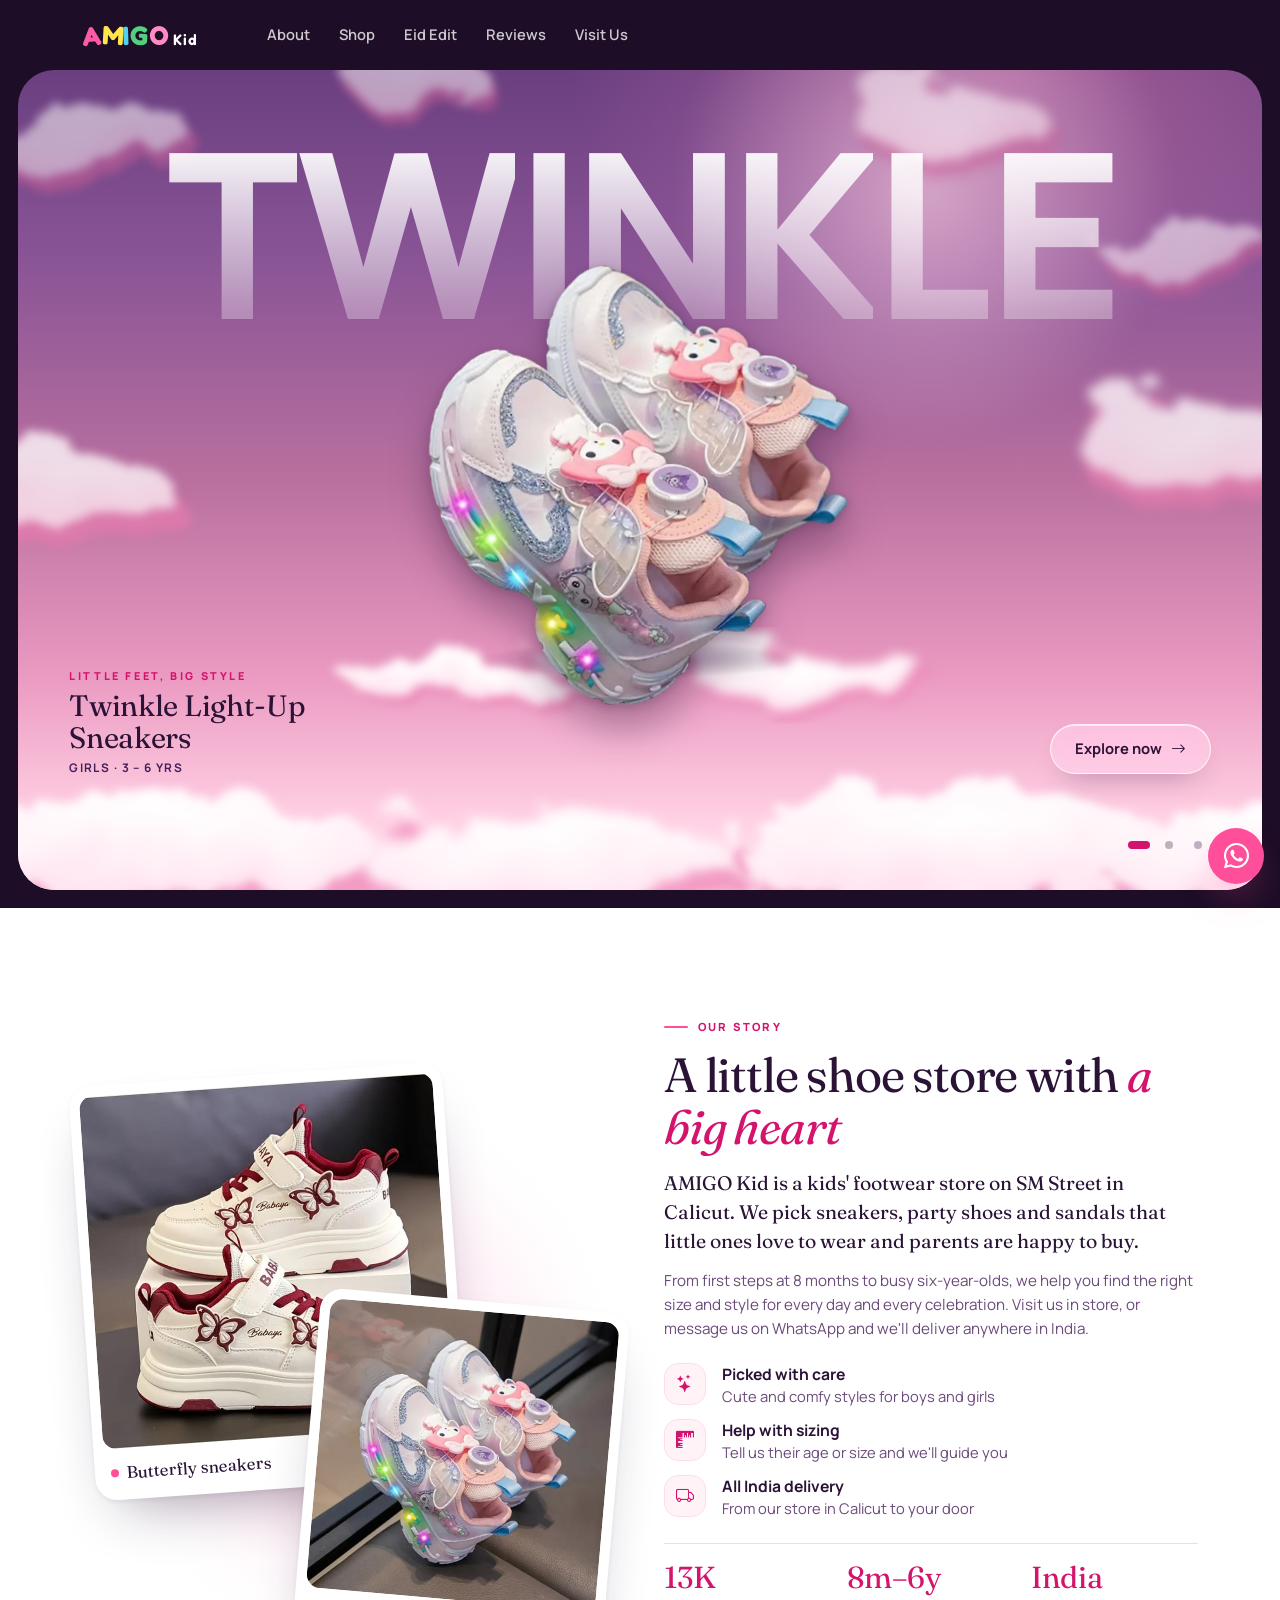
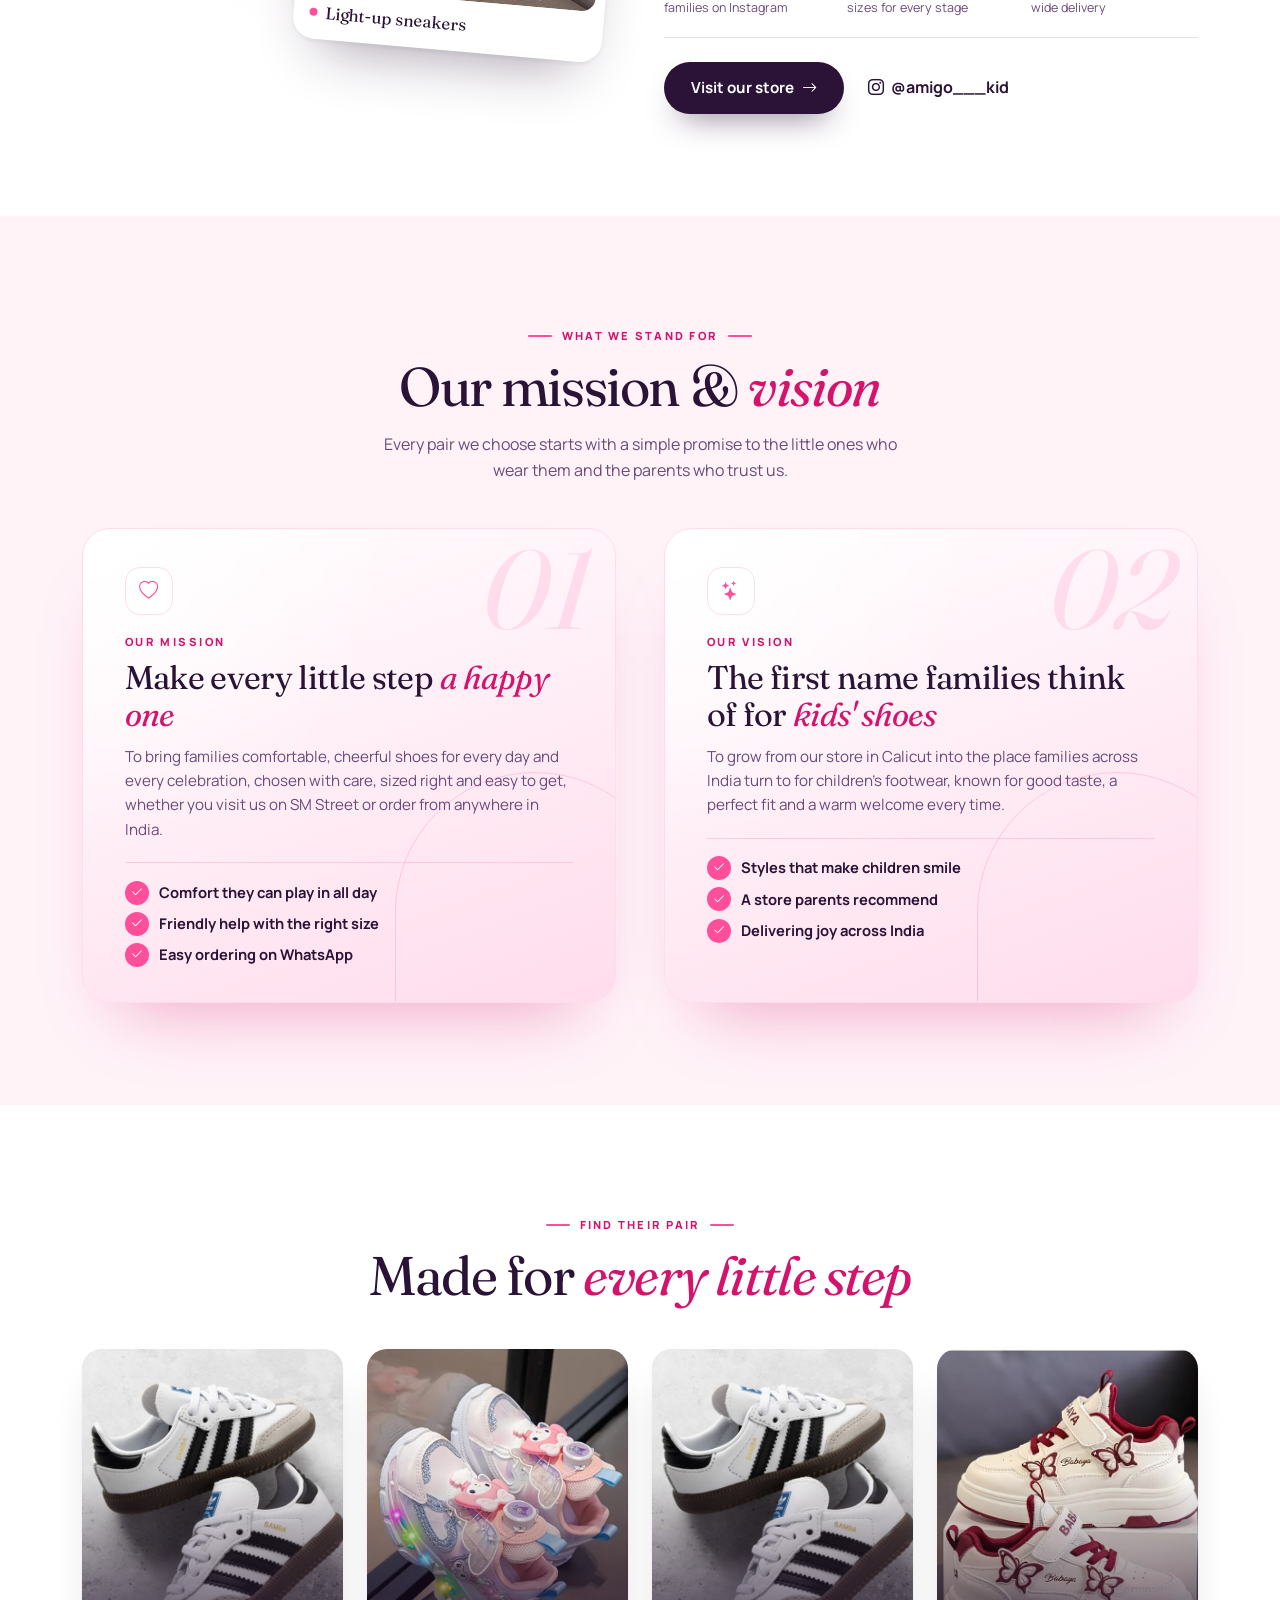
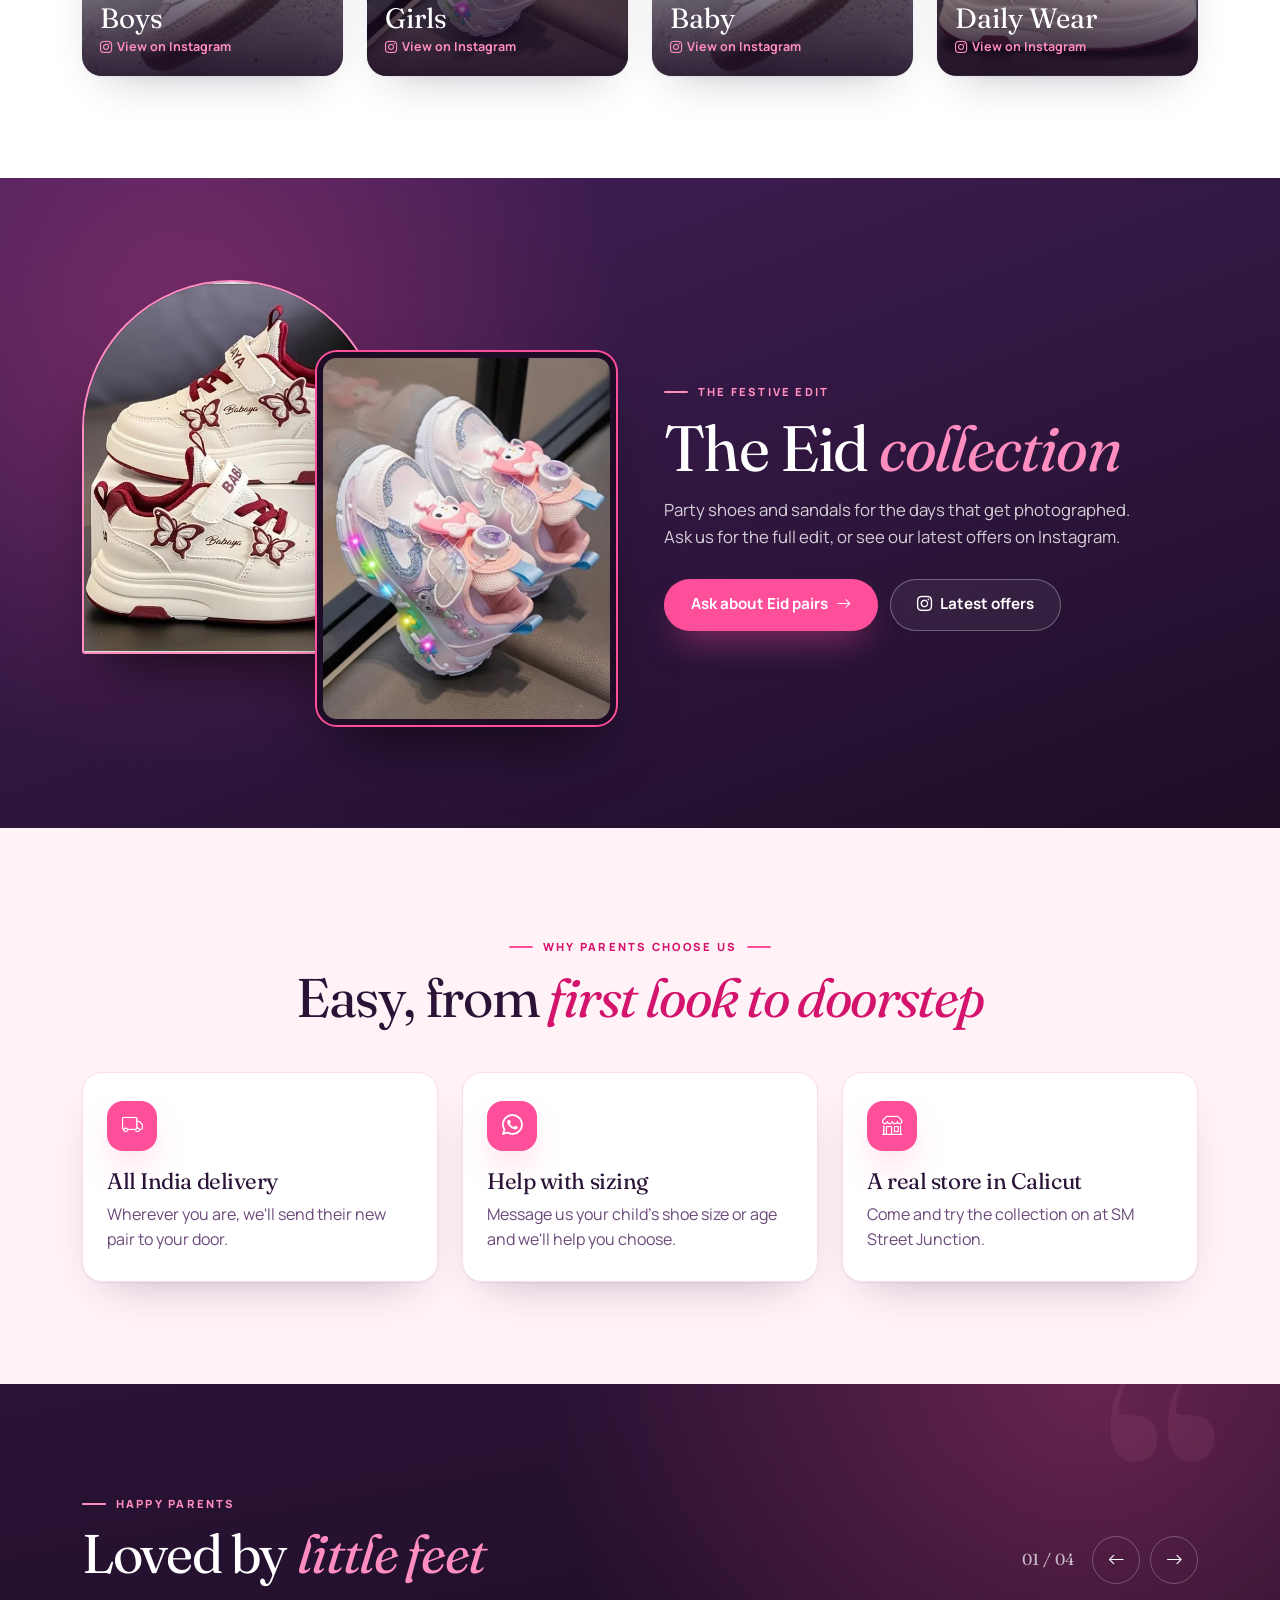
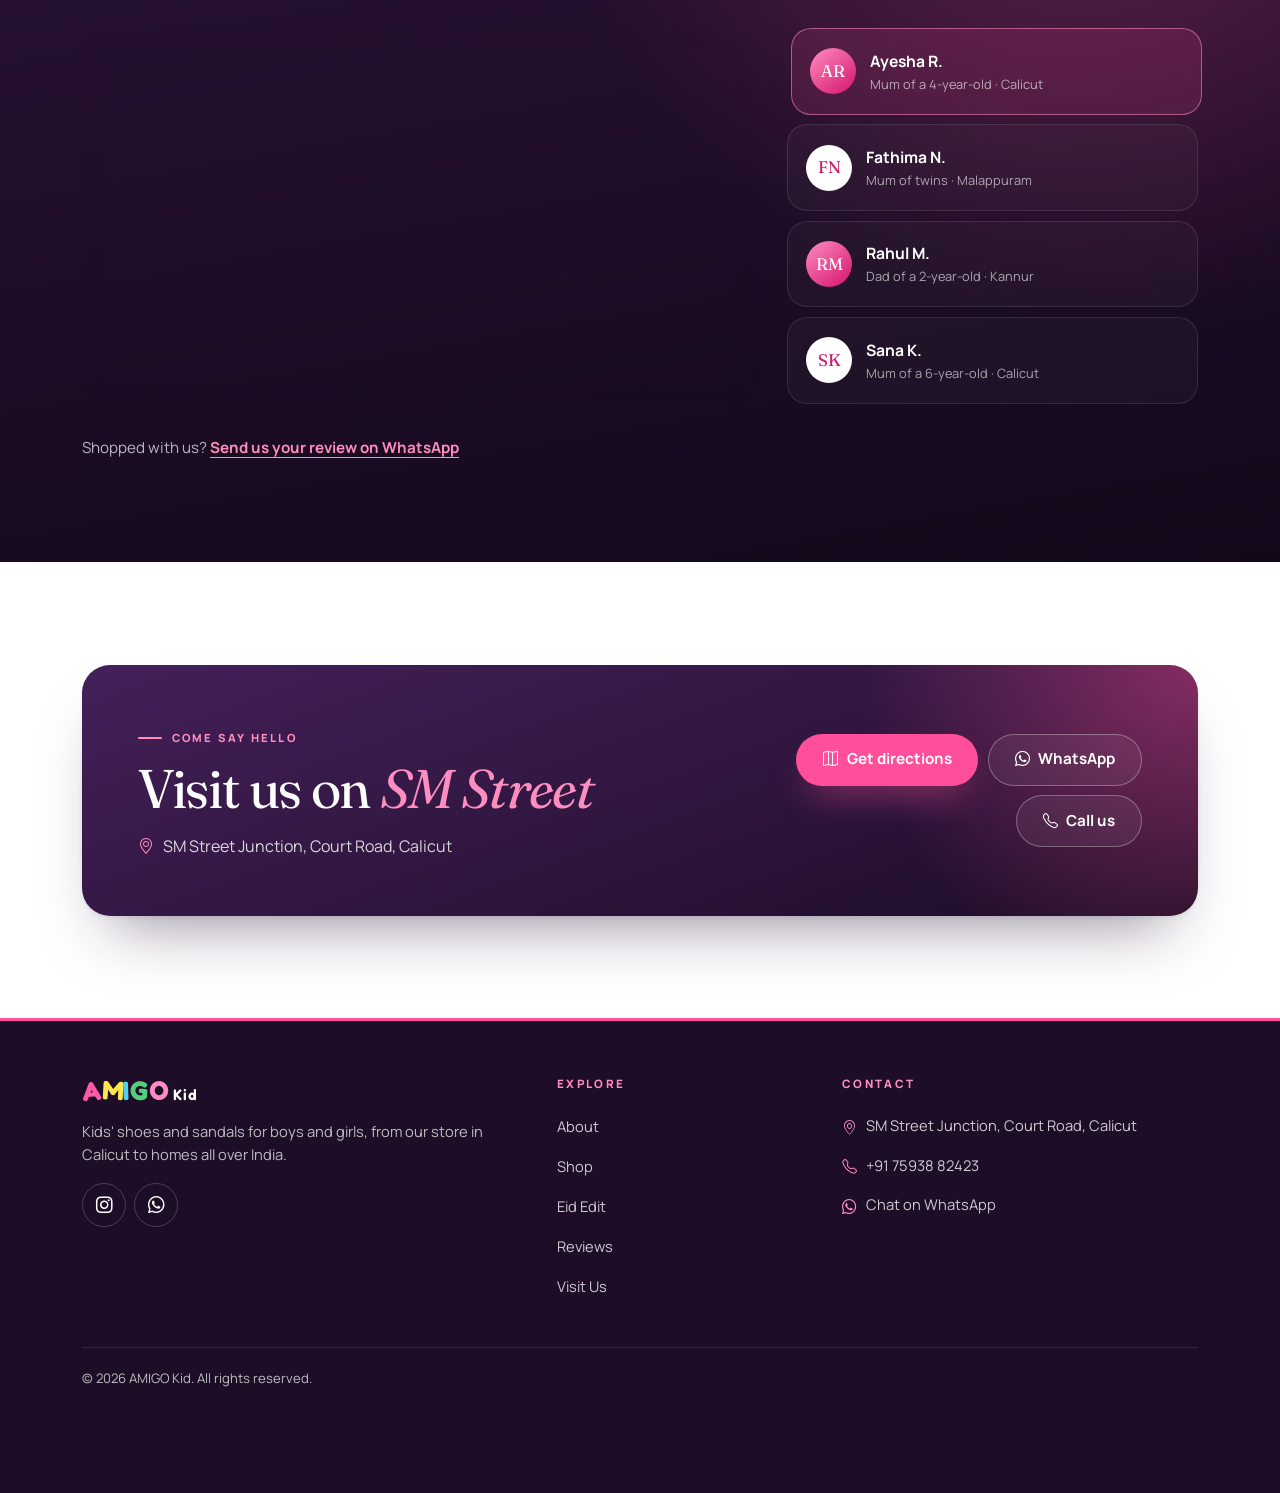
==== commit b350446c: "update" ====
--- a/index.html
+++ b/index.html
@@ -73,9 +73,6 @@
           </ul>
         </nav>
 
-        <a class="btn-ak btn-ak-pink btn-ak-sm" href="https://wa.me/917593882423" data-wa="Hi AMIGO Kid! I'd like to see your latest shoes." target="_blank" rel="noopener">
-          <i class="bi bi-whatsapp"></i><span class="d-none d-sm-inline">Chat with us</span>
-        </a>
       </div>
     </div>
   </header>
@@ -146,13 +143,14 @@
         <div class="row align-items-center gy-5 gx-lg-5">
           <div class="col-lg-6">
             <div class="about-art" data-reveal="fade">
-              <span class="about-back" aria-hidden="true"></span>
-              <span class="about-dots" aria-hidden="true"></span>
-              <figure class="about-main">
+              <span class="about-glow" aria-hidden="true"></span>
+              <figure class="about-card a1">
                 <img src="assets/products/butterfly.jpg" alt="Butterfly velcro sneakers on display at AMIGO Kid" width="735" height="687" loading="lazy" decoding="async">
+                <figcaption>Butterfly sneakers</figcaption>
               </figure>
-              <figure class="about-small">
+              <figure class="about-card a2">
                 <img src="assets/products/twinkle.jpg" alt="Light-up sneakers for girls" width="800" height="800" loading="lazy" decoding="async">
+                <figcaption>Light-up sneakers</figcaption>
               </figure>
             </div>
           </div>
--- a/css/style.css
+++ b/css/style.css
@@ -122,12 +122,12 @@
   height: clamp(560px, calc(100svh - 80px), 880px);
   border-radius: 26px; color: #fff;
   background:
-    radial-gradient(55% 50% at 80% 0%, rgba(255,79,154,.45), transparent 65%),
-    linear-gradient(180deg, var(--plum) 0%, #45195a 26%, #8d2f78 54%, #e25c9f 76%, #ffb6d6 92%, #ffe4f0 100%);
+    radial-gradient(55% 50% at 80% 0%, rgba(255,141,191,.38), transparent 65%),
+    linear-gradient(180deg, #6a3f80 0%, #8b5596 24%, #b9709f 50%, #eb9ac1 74%, #ffcfe3 91%, #fff0f6 100%);
 }
 @media (min-width: 768px) { .hero-stage { border-radius: 36px; } }
 
-.hs-sun { position: absolute; z-index: -1; right: 4%; top: -20%; width: 46%; aspect-ratio: 1; border-radius: 50%; background: radial-gradient(circle, rgba(255,141,191,.55), rgba(255,141,191,0) 62%); filter: blur(10px); }
+.hs-sun { position: absolute; z-index: -1; right: 4%; top: -20%; width: 46%; aspect-ratio: 1; border-radius: 50%; background: radial-gradient(circle, rgba(255,214,232,.6), rgba(255,214,232,0) 62%); filter: blur(10px); }
 
 /* clouds: a lit top over a shaded underside, edges roughened by an SVG filter */
 .hs-sky, .hs-bank { position: absolute; inset: 0; pointer-events: none; }
@@ -176,8 +176,8 @@
 .hs-name.is-in, .hs-cat.is-in { opacity: 1; transform: none; transition: opacity .6s var(--ease) .35s, transform .6s var(--ease) .35s; }
 .hs-cat.is-in { transition-delay: .45s; }
 
-.hs-explore { position: absolute; z-index: 7; right: clamp(1.25rem, 4vw, 3.5rem); bottom: clamp(5.5rem, 13.5vh, 7.25rem); display: inline-flex; align-items: center; gap: .55rem; min-height: 50px; padding: .7rem 1.5rem; border-radius: 999px; background: var(--plum); color: #fff; font-weight: 700; font-size: .92rem; text-decoration: none; box-shadow: 0 18px 34px -14px rgba(42,19,54,.7); transition: background-color .25s, transform .3s var(--ease); }
-.hs-explore:hover { background: var(--pink); color: #fff; transform: translateY(-2px); }
+.hs-explore { position: absolute; z-index: 7; right: clamp(1.25rem, 4vw, 3.5rem); bottom: clamp(5.5rem, 13.5vh, 7.25rem); display: inline-flex; align-items: center; gap: .55rem; min-height: 50px; padding: .7rem 1.5rem; border-radius: 999px; background: rgba(255,255,255,.28); border: 1px solid rgba(255,255,255,.75); color: var(--plum); backdrop-filter: blur(14px) saturate(140%); -webkit-backdrop-filter: blur(14px) saturate(140%); font-weight: 700; font-size: .92rem; text-decoration: none; box-shadow: 0 14px 30px -16px rgba(42,19,54,.45), inset 0 1px 0 rgba(255,255,255,.6); transition: background-color .25s, color .25s, border-color .25s, transform .3s var(--ease); }
+.hs-explore:hover { background: var(--pink); border-color: var(--pink); color: #fff; transform: translateY(-2px); }
 .hs-explore .bi { transition: transform .3s var(--ease); }
 .hs-explore:hover .bi { transform: translateX(4px); }
 
@@ -222,17 +222,17 @@
 
 /* ABOUT -------------------------------------------------- */
 .ak-about { position: relative; overflow: hidden; padding: var(--pad) 0; background: var(--white); }
-.about-art { position: relative; width: min(100%, 440px); margin: 0 auto; padding: 0 9% 12% 0; }
-.about-back { position: absolute; z-index: 0; right: 2%; top: 7%; width: 82%; height: 84%; border-radius: 999px 999px 26px 26px; background: var(--pink-50); border: 1.5px solid var(--pink-300); }
-.about-dots { position: absolute; z-index: 0; left: -6%; bottom: 4%; width: 110px; height: 110px; background-image: radial-gradient(var(--pink) 1.6px, transparent 1.7px); background-size: 14px 14px; opacity: .45; }
-.about-main { position: relative; z-index: 1; aspect-ratio: 4 / 5; margin: 0; border-radius: 999px 999px 26px 26px; overflow: hidden; background: var(--plum-100); box-shadow: var(--shadow-lg); }
-.about-main img { width: 100%; height: 100%; object-fit: cover; transition: transform 1.4s var(--ease); }
-.about-main::after { content: ""; position: absolute; inset: 0; pointer-events: none; background: linear-gradient(115deg, transparent 38%, rgba(255,255,255,.3) 50%, transparent 62%); background-size: 260% 100%; background-position: 130% 0; animation: aboutShine 8s ease-in-out 1s infinite; }
-@keyframes aboutShine { 0%, 65% { background-position: 130% 0; } 100% { background-position: -130% 0; } }
-.about-art:hover .about-main img { transform: scale(1.04); }
-.about-small { position: absolute; z-index: 2; right: 0; bottom: 0; width: 46%; aspect-ratio: 1; margin: 0; border-radius: 50%; overflow: hidden; border: 6px solid var(--white); box-shadow: 0 0 0 2px var(--pink), var(--shadow-lg); animation: aboutFloat 7s ease-in-out infinite; }
-.about-small img { width: 100%; height: 100%; object-fit: cover; }
-@keyframes aboutFloat { 0%, 100% { transform: translateY(0); } 50% { transform: translateY(-10px); } }
+.about-art { position: relative; width: min(100%, 540px); aspect-ratio: 1 / 1.08; margin: 0 auto; }
+.about-glow { position: absolute; inset: 8% 4% 4% 8%; border-radius: 40px; background: radial-gradient(closest-side, var(--pink-100), transparent); filter: blur(24px); }
+.about-card { position: absolute; margin: 0; padding: 10px 10px 0; border-radius: 22px; background: var(--white); box-shadow: 0 2px 4px rgba(42,19,54,.06), 0 30px 60px -28px rgba(42,19,54,.45); transition: transform .7s var(--ease), box-shadow .7s var(--ease); }
+.about-card img { width: 100%; height: auto; aspect-ratio: 1; object-fit: cover; border-radius: 14px; }
+.about-card figcaption { display: flex; align-items: center; gap: .5rem; padding: .7rem .35rem .8rem; font-family: var(--font-display); font-size: 1.05rem; color: var(--plum); }
+.about-card figcaption::before { content: ""; width: 8px; height: 8px; border-radius: 50%; background: var(--pink); }
+.about-card.a1 { z-index: 1; left: 0; top: 0; width: 70%; transform: rotate(-4deg); }
+.about-card.a2 { z-index: 2; right: 0; bottom: 0; width: 58%; transform: rotate(5deg); }
+.about-art:hover .about-card.a1 { transform: rotate(-6deg) translate(-6px, -6px); }
+.about-art:hover .about-card.a2 { transform: rotate(7deg) translate(6px, 6px); }
+@media (max-width: 575.98px) { .about-card { padding: 7px 7px 0; border-radius: 18px; } .about-card figcaption { font-size: .9rem; padding: .55rem .25rem .6rem; } }
 
 .about-copy { max-width: 36rem; }
 .about-copy .sec-title { margin-bottom: 1rem; font-size: clamp(2rem, 4.4vw, 3rem); }
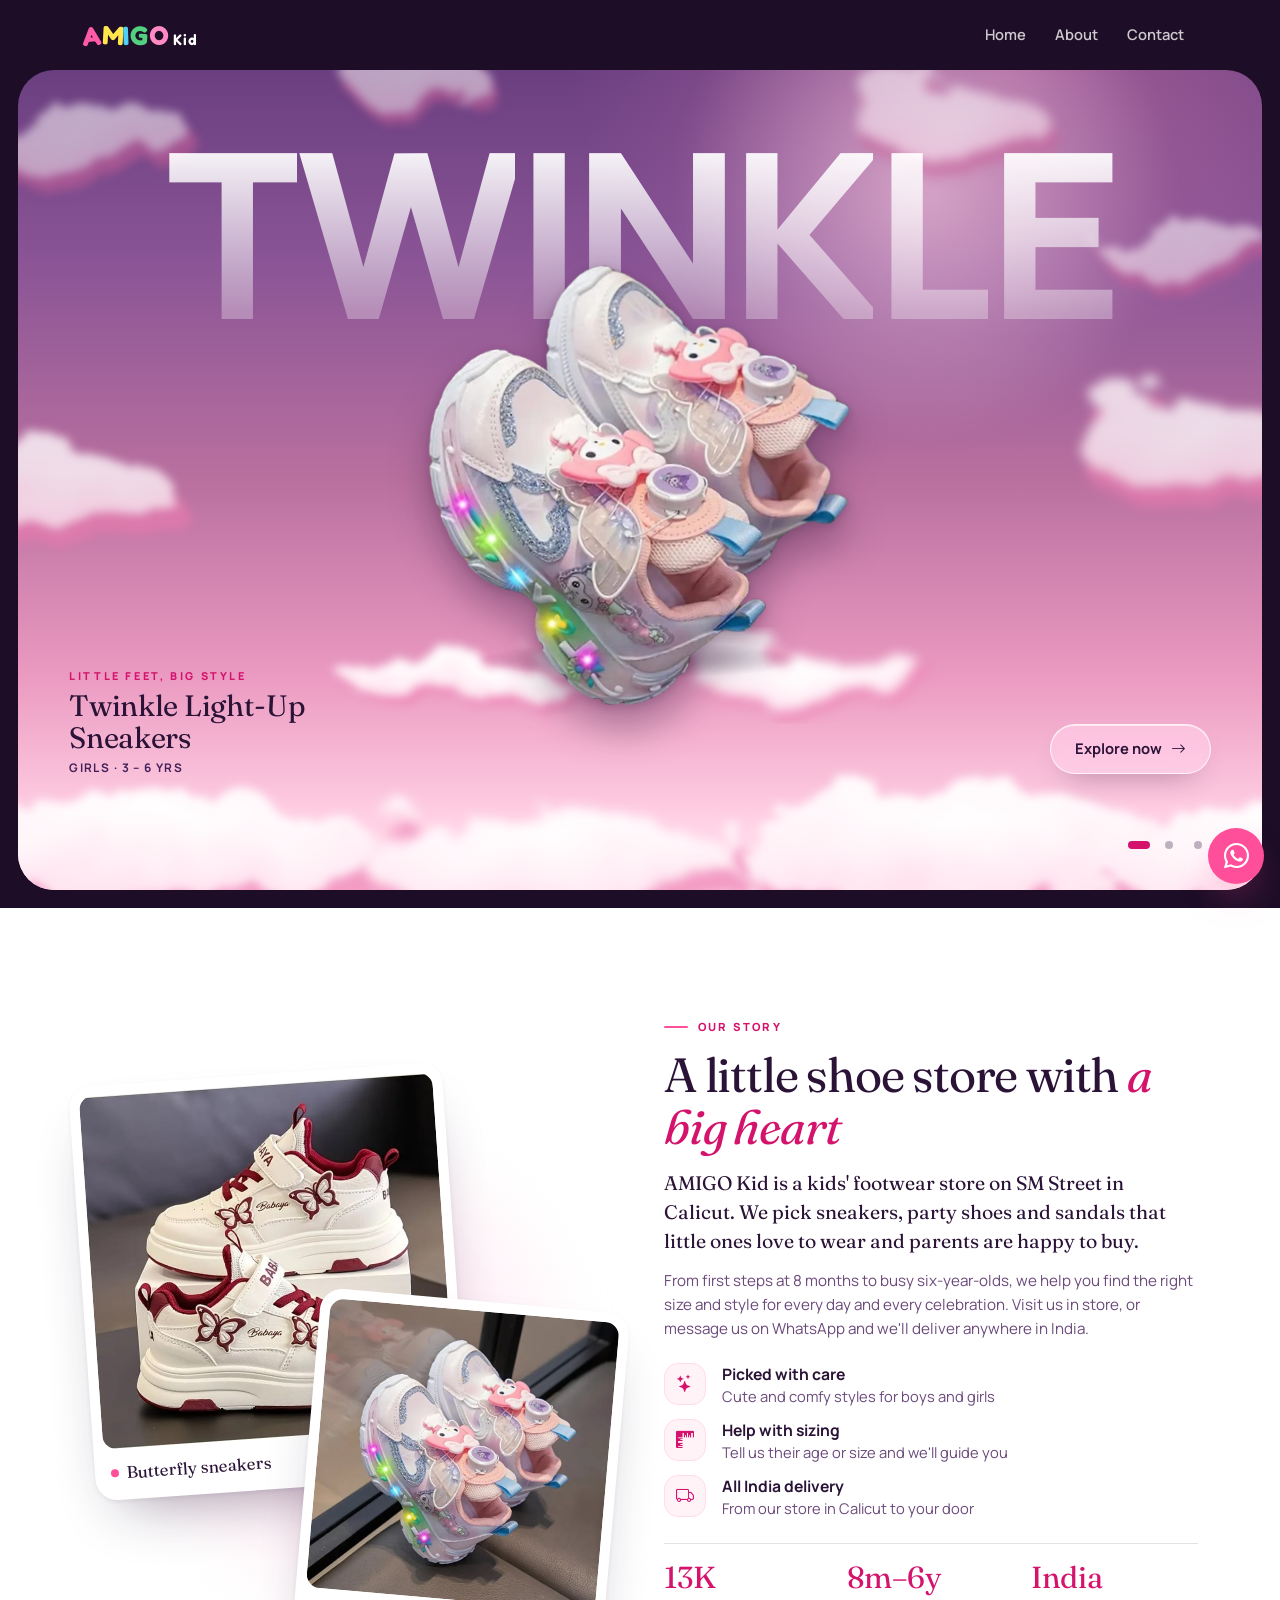
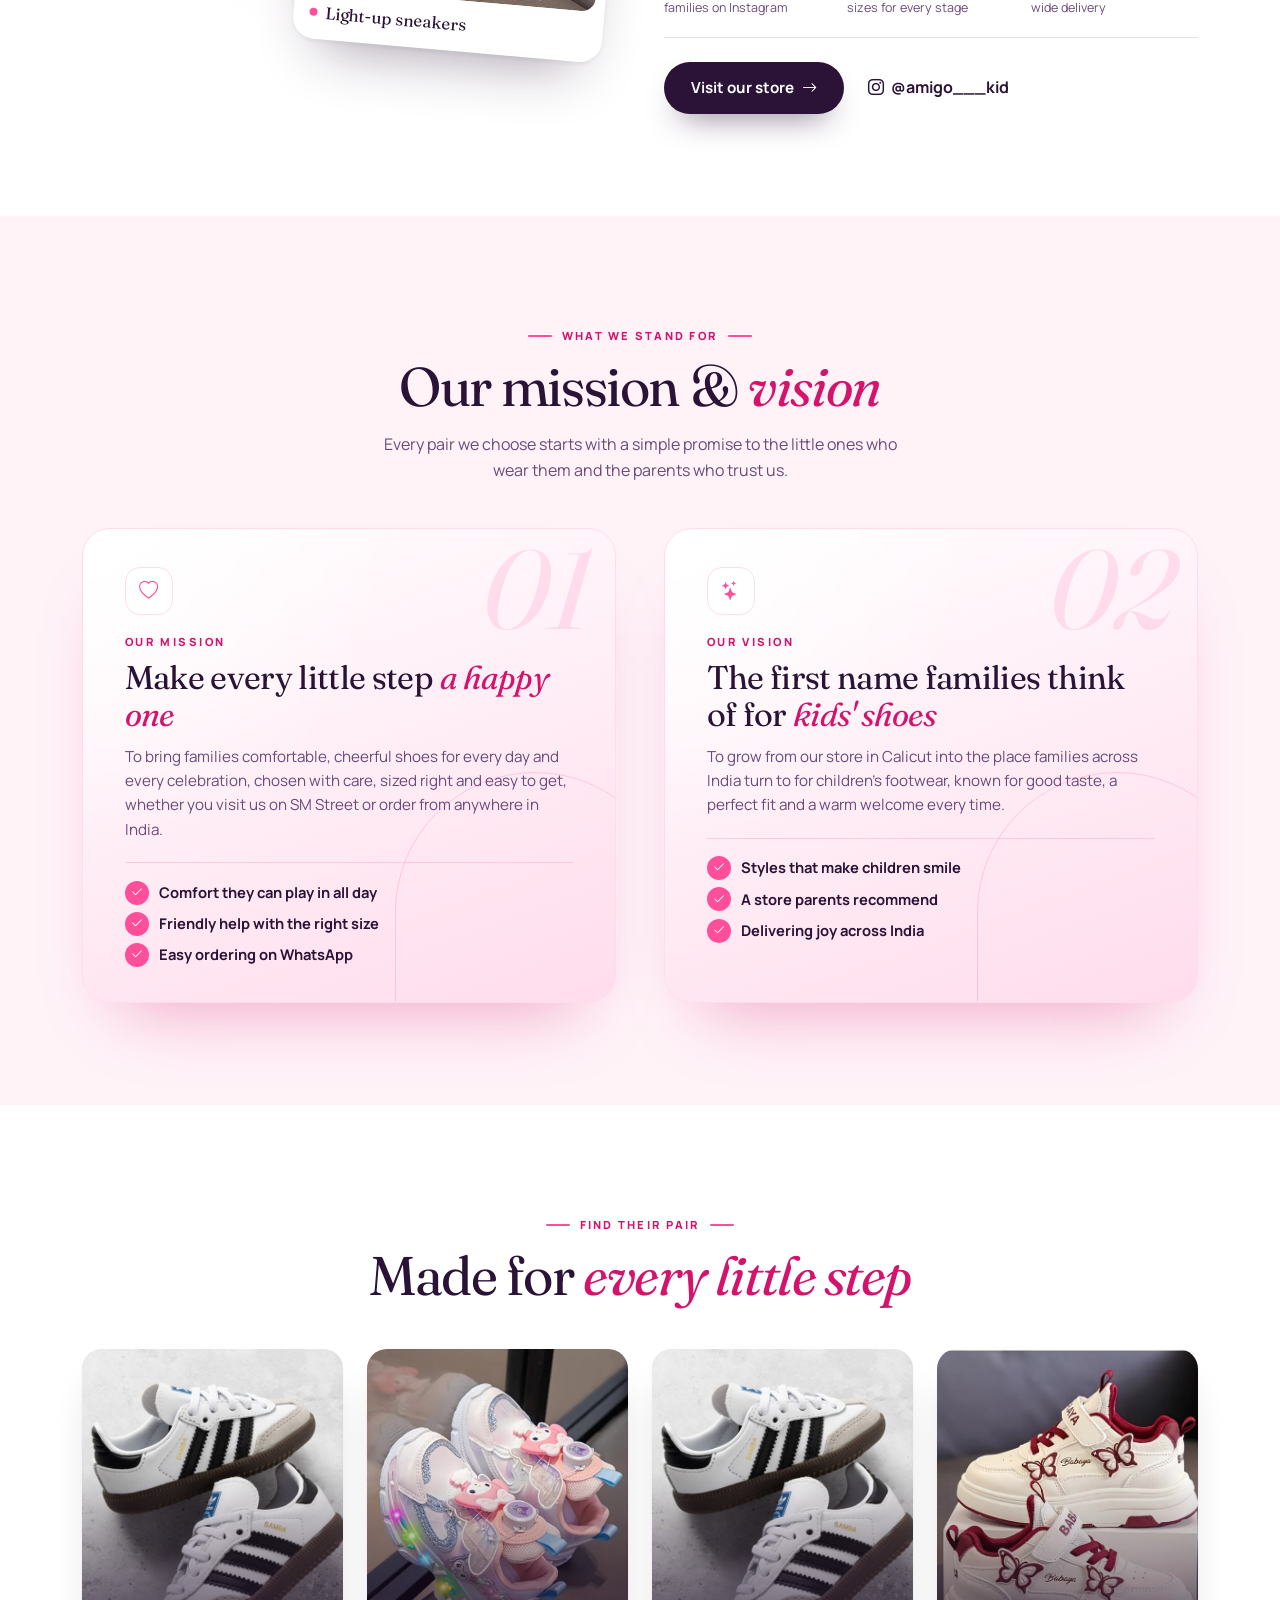
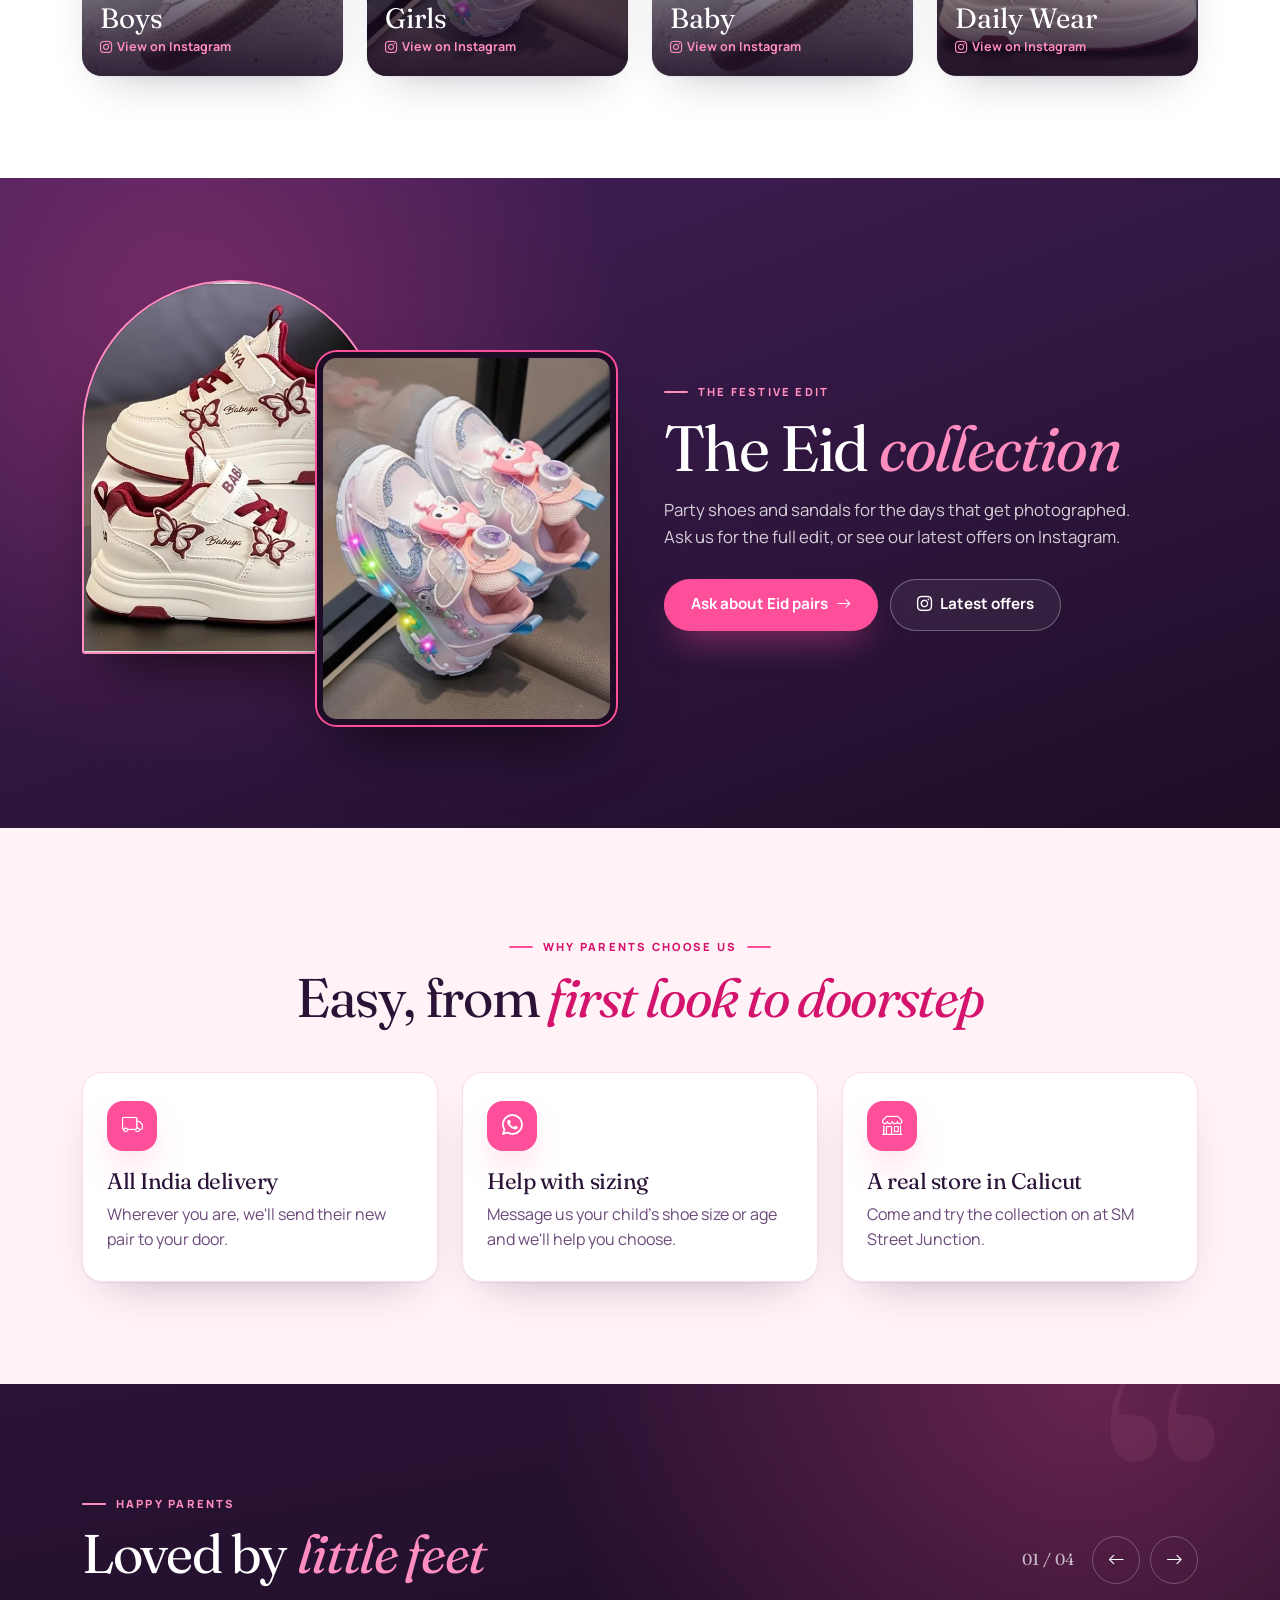
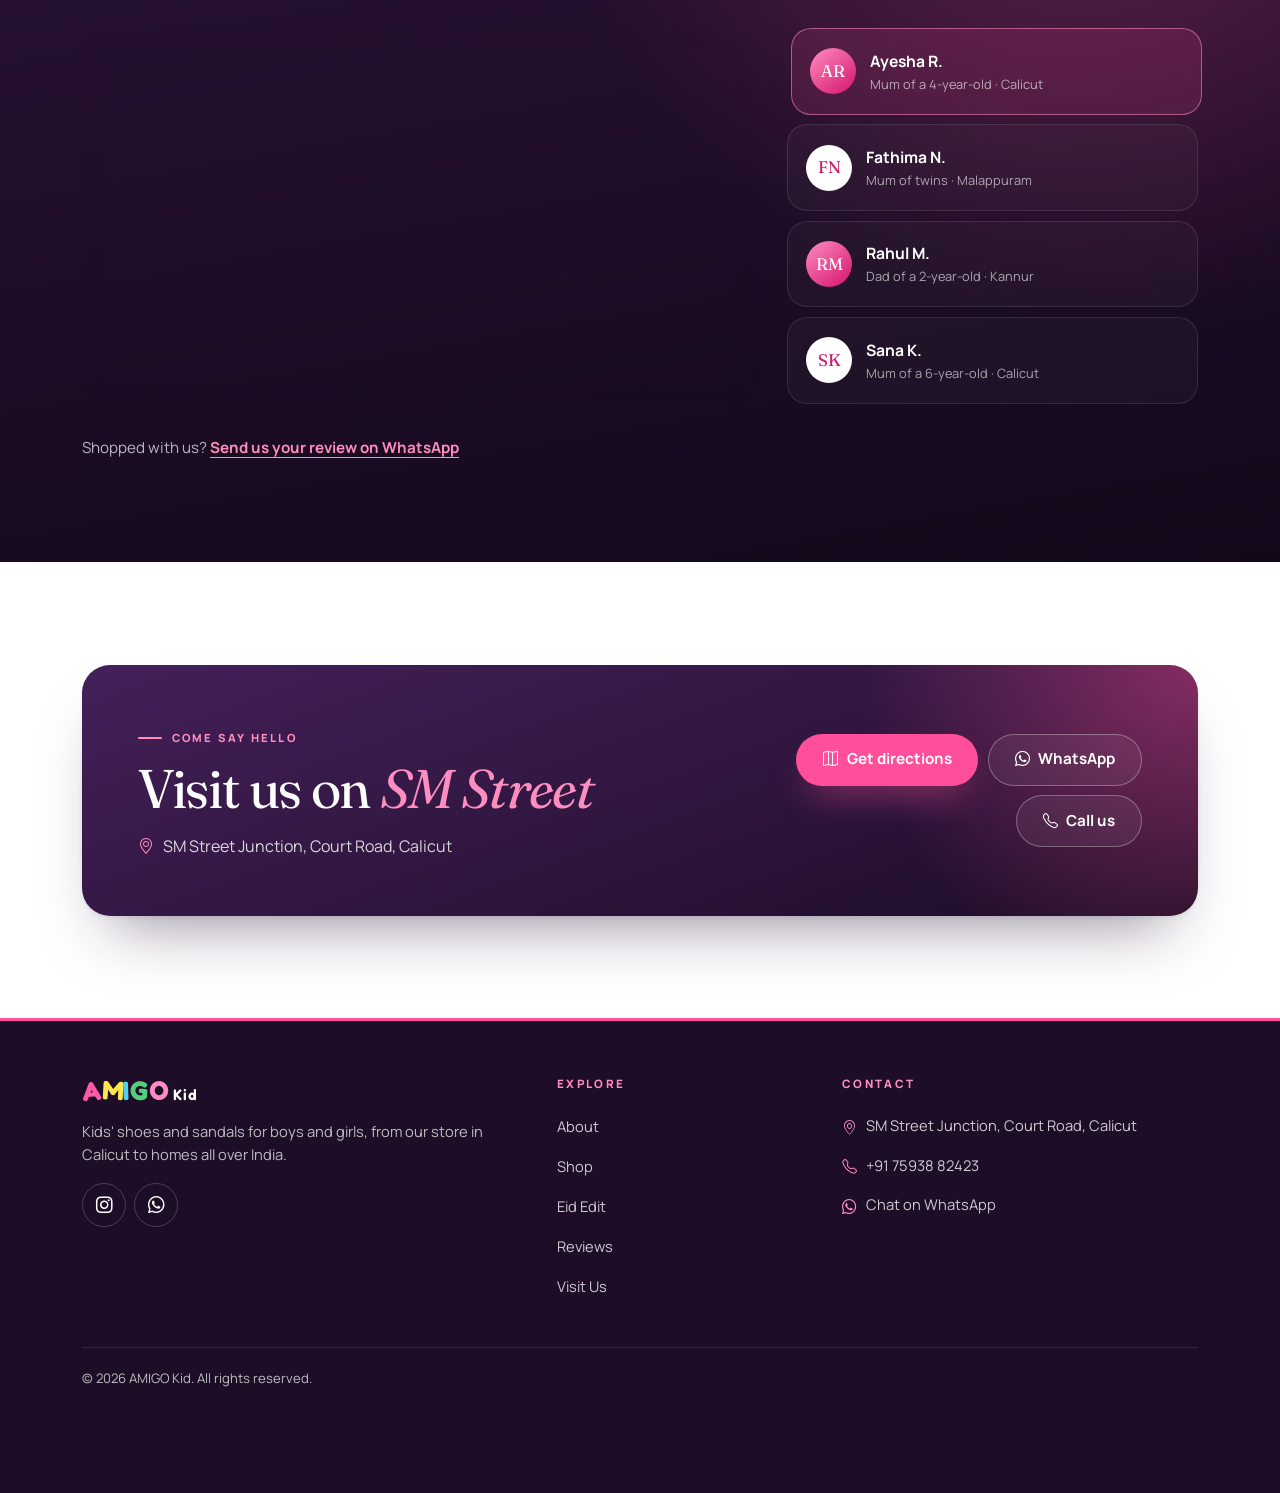
==== commit 1405a67c: "update" ====
--- a/index.html
+++ b/index.html
@@ -63,13 +63,11 @@
           <span class="kid" aria-hidden="true">Kid</span>
         </a>
 
-        <nav class="ak-nav d-none d-lg-block me-auto" aria-label="Main">
+        <nav class="ak-nav d-none d-lg-block ms-auto" aria-label="Main">
           <ul class="nav">
+            <li class="nav-item"><a class="nav-link" href="#main">Home</a></li>
             <li class="nav-item"><a class="nav-link" href="#about">About</a></li>
-            <li class="nav-item"><a class="nav-link" href="#shop">Shop</a></li>
-            <li class="nav-item"><a class="nav-link" href="#eid">Eid Edit</a></li>
-            <li class="nav-item"><a class="nav-link" href="#reviews">Reviews</a></li>
-            <li class="nav-item"><a class="nav-link" href="#visit">Visit Us</a></li>
+            <li class="nav-item"><a class="nav-link" href="#visit">Contact</a></li>
           </ul>
         </nav>
 
@@ -87,11 +85,9 @@
     </div>
     <div class="offcanvas-body d-flex flex-column">
       <nav class="ak-mnav" aria-label="Mobile">
+        <a href="#main" data-bs-dismiss="offcanvas">Home</a>
         <a href="#about" data-bs-dismiss="offcanvas">About</a>
-        <a href="#shop" data-bs-dismiss="offcanvas">Shop</a>
-        <a href="#eid" data-bs-dismiss="offcanvas">Eid Edit</a>
-        <a href="#reviews" data-bs-dismiss="offcanvas">Reviews</a>
-        <a href="#visit" data-bs-dismiss="offcanvas">Visit Us</a>
+        <a href="#visit" data-bs-dismiss="offcanvas">Contact</a>
       </nav>
       <div class="mt-auto pt-4">
         <a class="btn-ak btn-ak-pink w-100" href="https://wa.me/917593882423" data-wa="Hi AMIGO Kid! I'd like to see your latest shoes." target="_blank" rel="noopener"><i class="bi bi-whatsapp"></i> Chat on WhatsApp</a>
